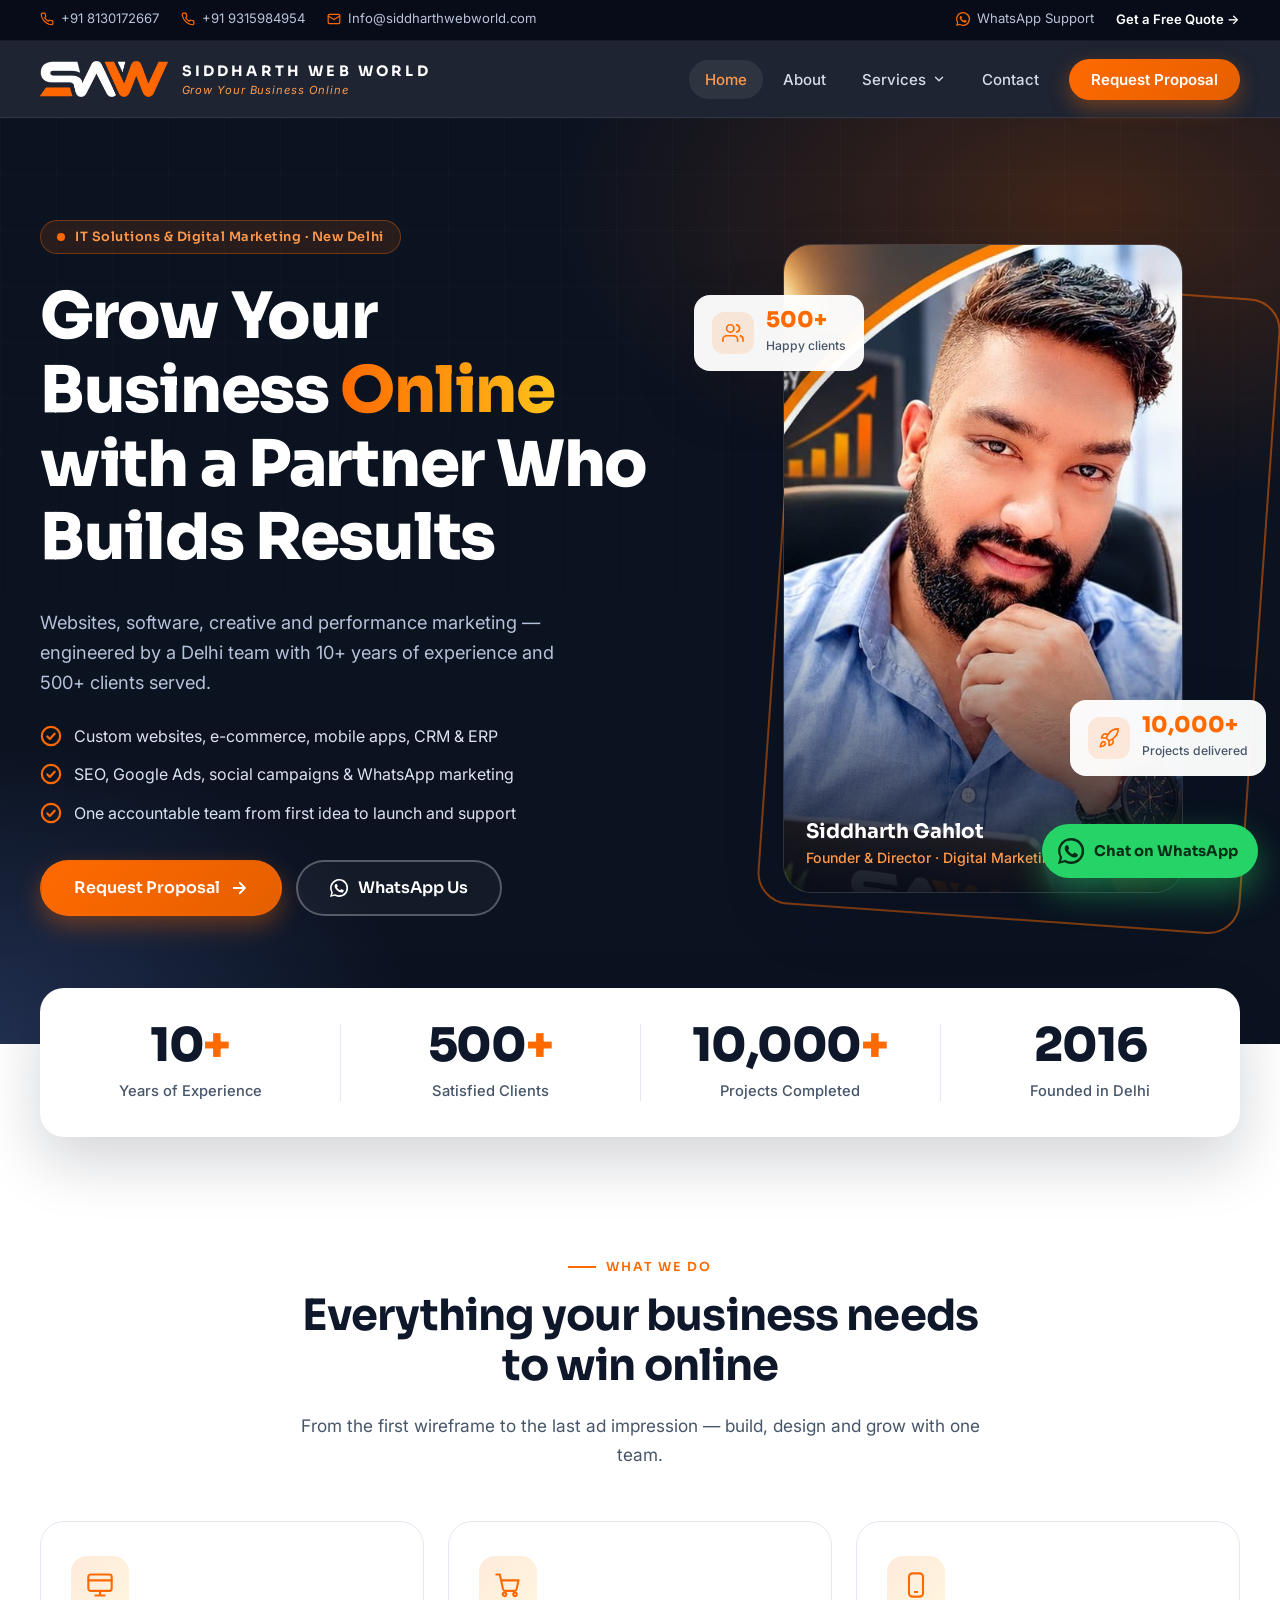
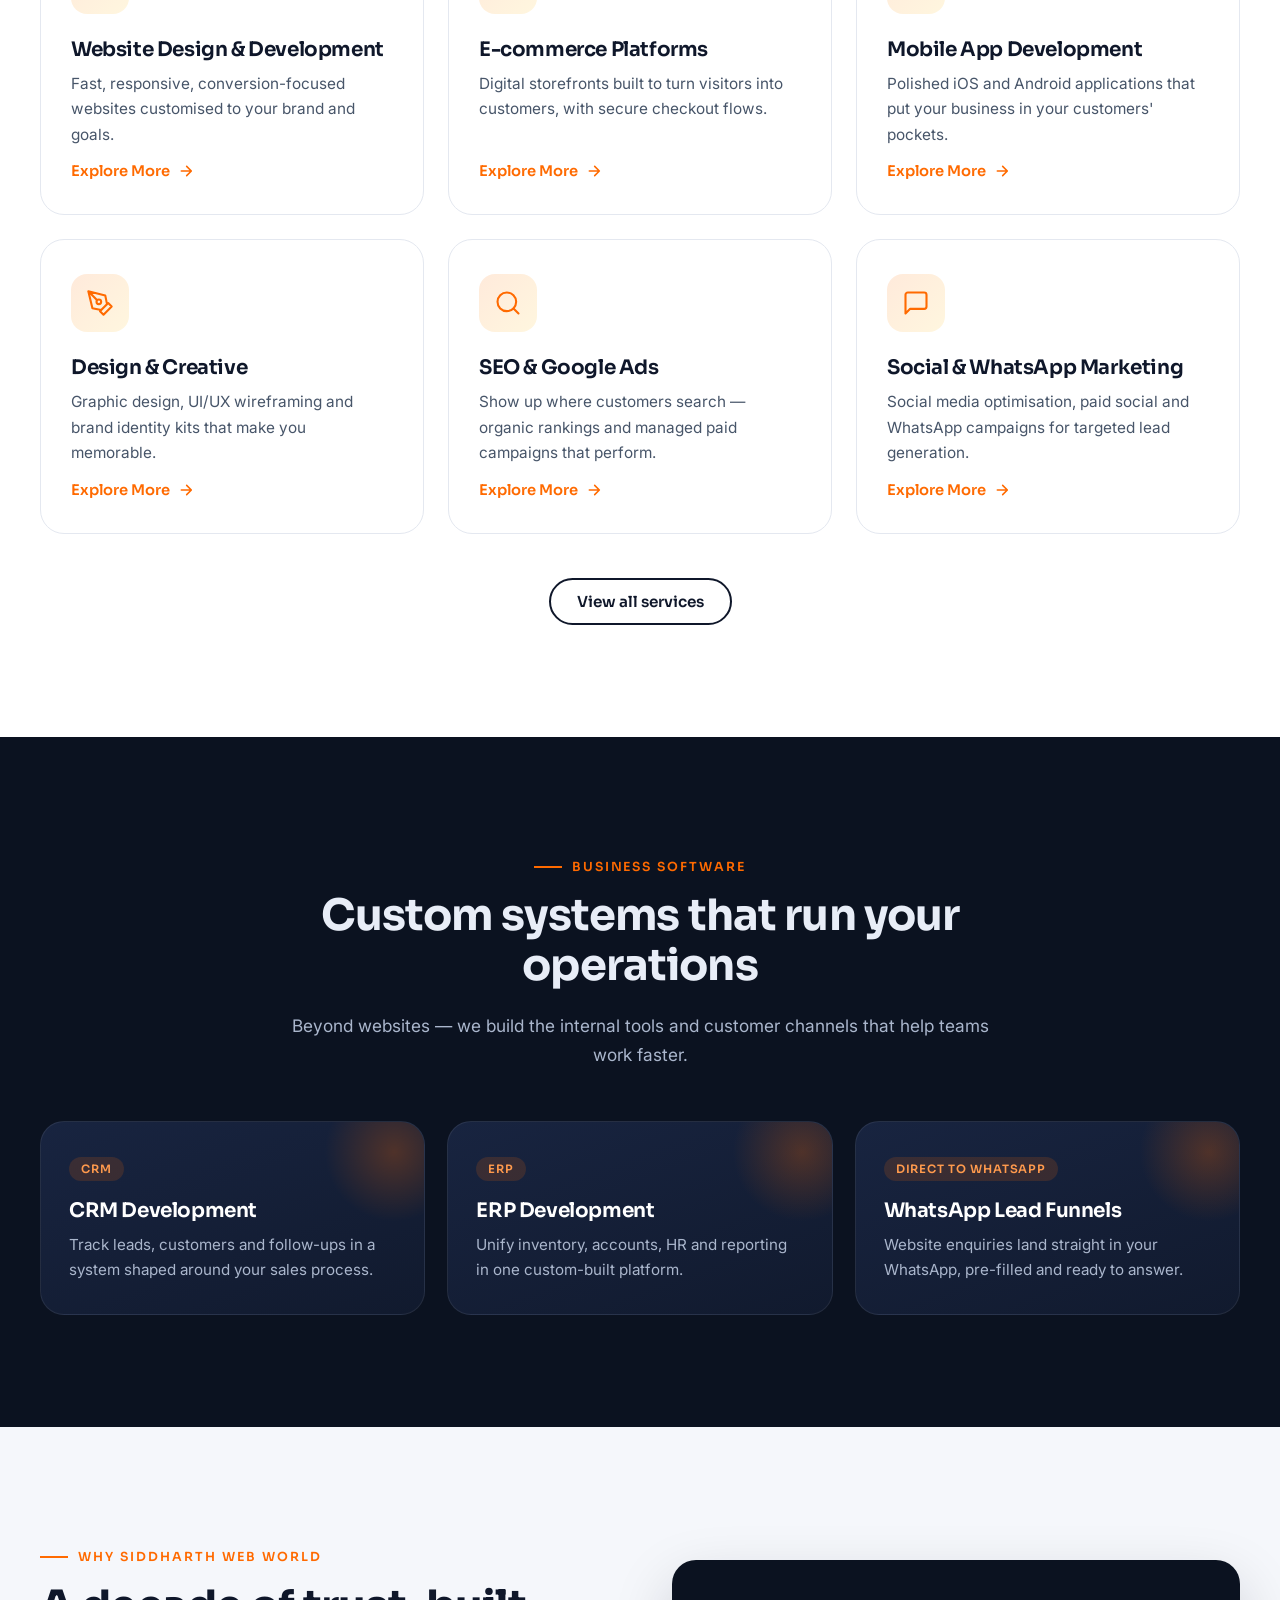
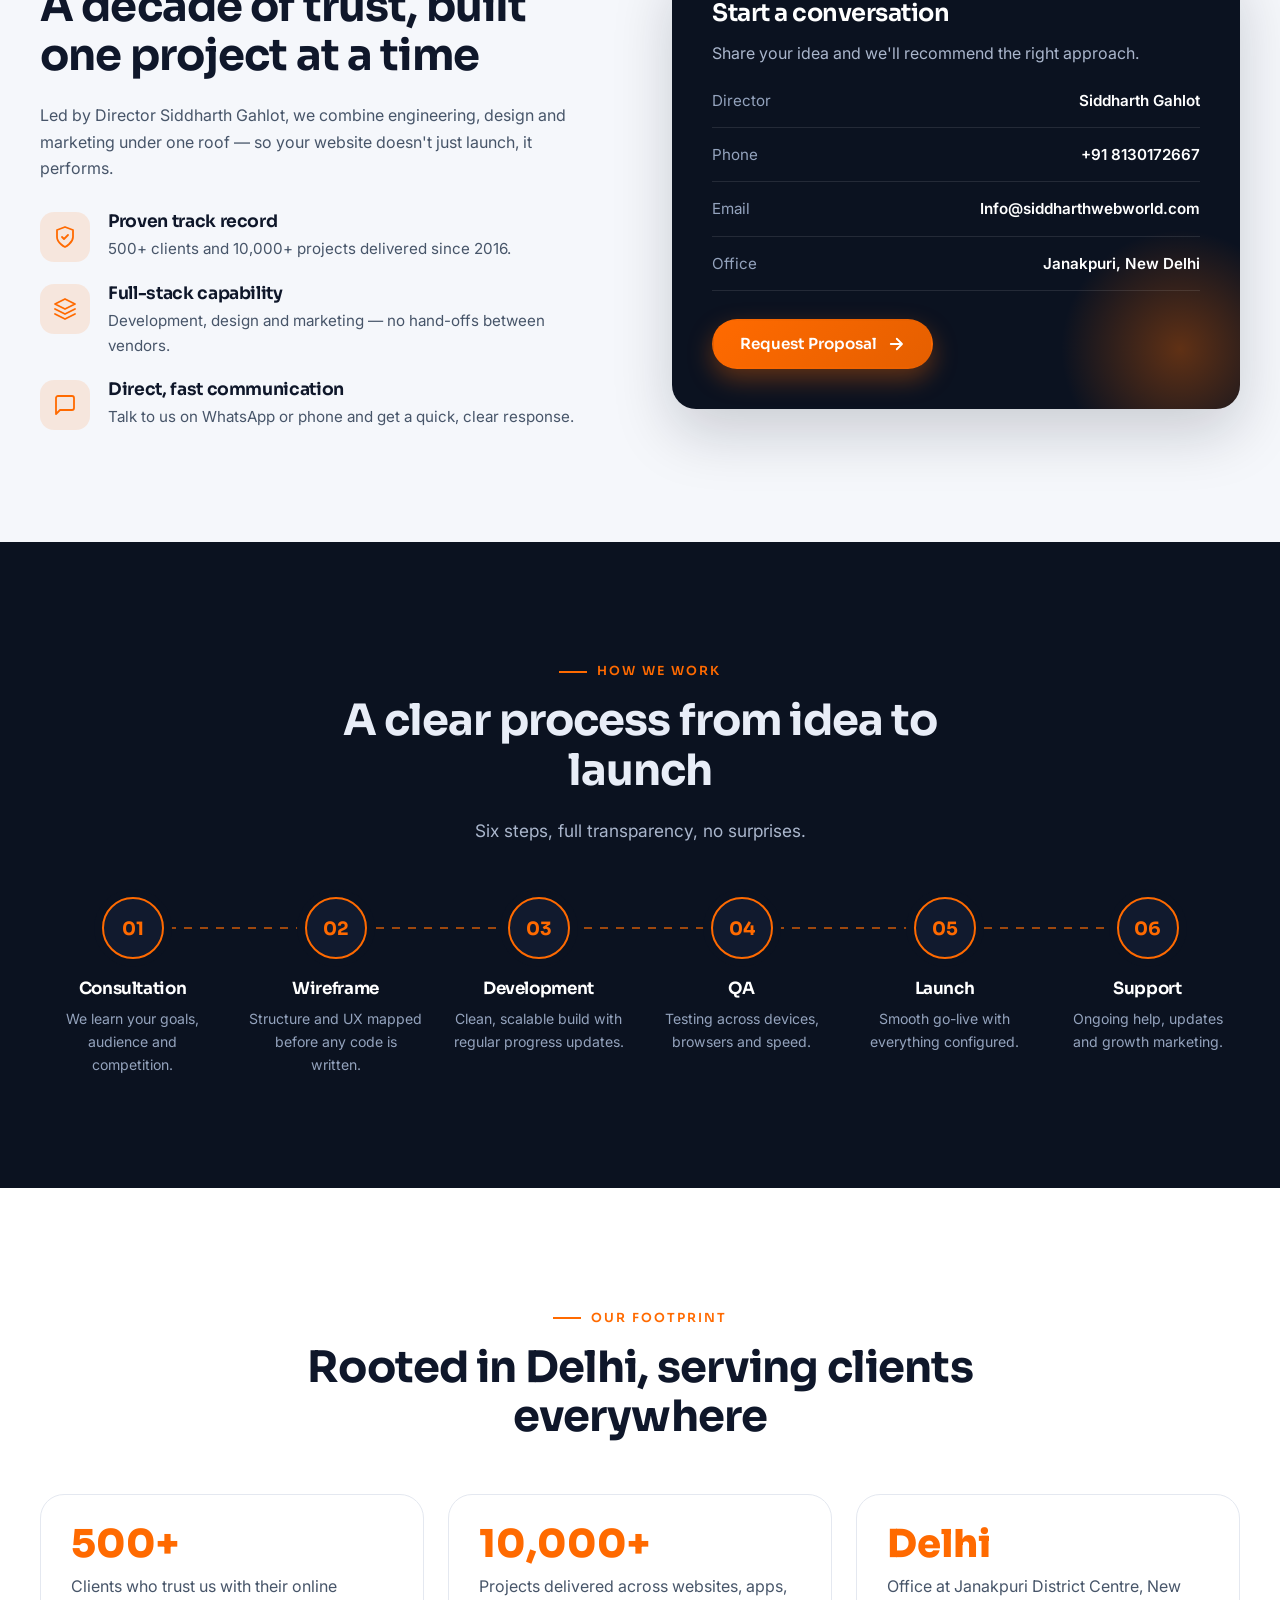
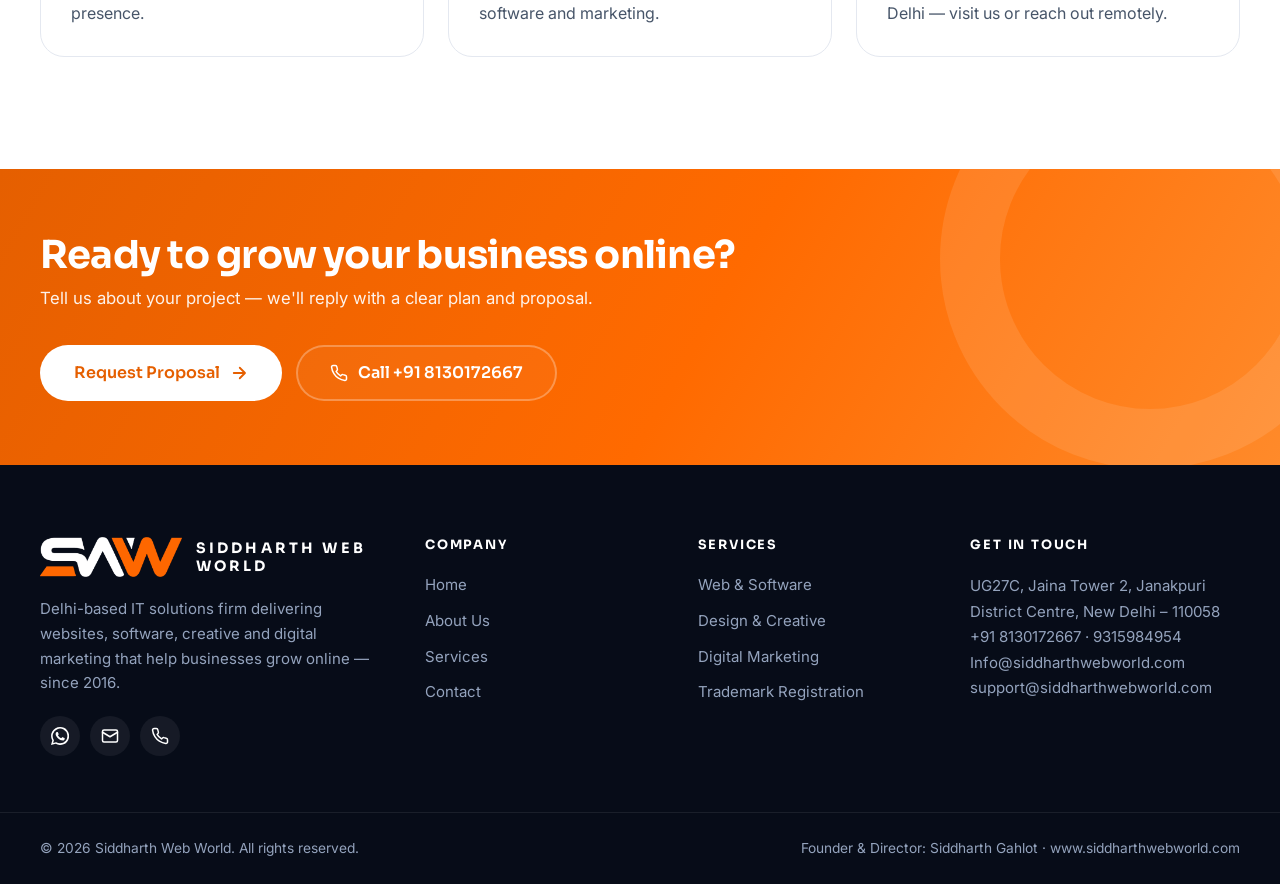
==== index.html @ d0a386dd "Add files via upload" ====
<!DOCTYPE html>
<html lang="en">
<head>
<meta charset="utf-8">
<meta name="viewport" content="width=device-width, initial-scale=1">
<title>Siddharth Web World — Web Design, Software & Digital Marketing in Delhi</title>
<meta name="description" content="Siddharth Web World is a Delhi IT solutions firm: website design & development, e-commerce, mobile apps, CRM/ERP, SEO, Google Ads and WhatsApp marketing. 500+ clients, 10,000+ projects.">
<meta name="theme-color" content="#0b1220">
<meta property="og:title" content="Siddharth Web World — Web Design, Software & Digital Marketing in Delhi"><meta property="og:description" content="Siddharth Web World is a Delhi IT solutions firm: website design & development, e-commerce, mobile apps, CRM/ERP, SEO, Google Ads and WhatsApp marketing. 500+ clients, 10,000+ projects."><meta property="og:type" content="website">
<link rel="icon" type="image/png" href="assets/img/favicon.png">
<link rel="preconnect" href="https://fonts.googleapis.com"><link rel="preconnect" href="https://fonts.gstatic.com" crossorigin>
<link href="https://fonts.googleapis.com/css2?family=Inter:wght@400;500;600&family=Sora:wght@500;600;700;800&display=swap" rel="stylesheet">
<link rel="stylesheet" href="css/style.css">
<script src="js/boot.js"></script>
</head>
<body>
<a class="skip-link" href="#main">Skip to content</a>
<svg width="0" height="0" style="position:absolute" aria-hidden="true"><defs>
<symbol id="i-phone" viewBox="0 0 24 24" fill="none" stroke="currentColor" stroke-width="2" stroke-linecap="round" stroke-linejoin="round"><path d="M22 16.9v3a2 2 0 0 1-2.2 2 19.8 19.8 0 0 1-8.6-3.1 19.5 19.5 0 0 1-6-6A19.8 19.8 0 0 1 2.1 4.2 2 2 0 0 1 4.1 2h3a2 2 0 0 1 2 1.7c.1 1 .4 1.9.7 2.8a2 2 0 0 1-.5 2.1L8.1 9.9a16 16 0 0 0 6 6l1.3-1.3a2 2 0 0 1 2.1-.4c.9.3 1.8.6 2.8.7a2 2 0 0 1 1.7 2z"/></symbol>
<symbol id="i-mail" viewBox="0 0 24 24" fill="none" stroke="currentColor" stroke-width="2" stroke-linecap="round" stroke-linejoin="round"><rect x="2" y="4" width="20" height="16" rx="2"/><path d="m22 7-10 6L2 7"/></symbol>
<symbol id="i-wa" viewBox="0 0 24 24" fill="currentColor"><path d="M17.5 14.4c-.3-.1-1.7-.8-2-.9-.3-.1-.5-.1-.7.1-.2.3-.8.9-.9 1.1-.2.2-.3.2-.6.1-.3-.1-1.2-.4-2.3-1.4-.9-.8-1.4-1.7-1.6-2-.2-.3 0-.4.1-.6l.4-.5c.1-.2.2-.3.3-.5.1-.2 0-.4 0-.5l-.9-2.1c-.2-.6-.5-.5-.7-.5h-.6c-.2 0-.5.1-.8.4-.3.3-1 1-1 2.5s1.1 2.9 1.2 3.1c.1.2 2.1 3.2 5.1 4.5.7.3 1.300.5 1.700.6.7.2 1.400.2 1.900.1.600-.1 1.700-.7 2-1.400.2-.7.2-1.300.2-1.400-.1-.1-.3-.2-.6-.3zM12 21.800a9.800 9.800 0 0 1-5-1.400l-.4-.2-3.700 1 1-3.600-.2-.4A9.800 9.800 0 1 1 12 21.800zM12 0a12 12 0 0 0-10.300 18L0 24l6.200-1.600A12 12 0 1 0 12 0z"/></symbol>
<symbol id="i-pin" viewBox="0 0 24 24" fill="none" stroke="currentColor" stroke-width="2" stroke-linecap="round" stroke-linejoin="round"><path d="M20 10c0 6-8 12-8 12S4 16 4 10a8 8 0 0 1 16 0z"/><circle cx="12" cy="10" r="3"/></symbol>
<symbol id="i-check" viewBox="0 0 24 24" fill="none" stroke="currentColor" stroke-width="2.4" stroke-linecap="round" stroke-linejoin="round"><circle cx="12" cy="12" r="10"/><path d="m8 12.500 2.700 2.700L16 9.500"/></symbol>
<symbol id="i-arrow" viewBox="0 0 24 24" fill="none" stroke="currentColor" stroke-width="2.4" stroke-linecap="round" stroke-linejoin="round"><path d="M5 12h14M13 5l7 7-7 7"/></symbol>
<symbol id="i-up" viewBox="0 0 24 24" fill="none" stroke="currentColor" stroke-width="2.4" stroke-linecap="round" stroke-linejoin="round"><path d="m5 15 7-7 7 7"/></symbol>
<symbol id="i-chev" viewBox="0 0 24 24" fill="none" stroke="currentColor" stroke-width="2.4" stroke-linecap="round" stroke-linejoin="round"><path d="m6 9 6 6 6-6"/></symbol>
<symbol id="i-web" viewBox="0 0 24 24" fill="none" stroke="currentColor" stroke-width="1.8" stroke-linecap="round" stroke-linejoin="round"><rect x="2" y="3" width="20" height="14" rx="2"/><path d="M8 21h8M12 17v4M2 8h20"/></symbol>
<symbol id="i-cart" viewBox="0 0 24 24" fill="none" stroke="currentColor" stroke-width="1.8" stroke-linecap="round" stroke-linejoin="round"><circle cx="9" cy="20" r="1.500"/><circle cx="18" cy="20" r="1.500"/><path d="M2 3h3l2.700 12.500a2 2 0 0 0 2 1.500h7.700a2 2 0 0 0 2-1.500L21 8H6"/></symbol>
<symbol id="i-mobile" viewBox="0 0 24 24" fill="none" stroke="currentColor" stroke-width="1.8" stroke-linecap="round" stroke-linejoin="round"><rect x="6" y="2" width="12" height="20" rx="3"/><path d="M11 18h2"/></symbol>
<symbol id="i-users" viewBox="0 0 24 24" fill="none" stroke="currentColor" stroke-width="1.8" stroke-linecap="round" stroke-linejoin="round"><path d="M17 21v-2a4 4 0 0 0-4-4H5a4 4 0 0 0-4 4v2"/><circle cx="9" cy="7" r="4"/><path d="M23 21v-2a4 4 0 0 0-3-3.900M16 3.100a4 4 0 0 1 0 7.800"/></symbol>
<symbol id="i-layers" viewBox="0 0 24 24" fill="none" stroke="currentColor" stroke-width="1.8" stroke-linecap="round" stroke-linejoin="round"><path d="m12 2 10 5-10 5L2 7zM2 12l10 5 10-5M2 17l10 5 10-5"/></symbol>
<symbol id="i-pen" viewBox="0 0 24 24" fill="none" stroke="currentColor" stroke-width="1.8" stroke-linecap="round" stroke-linejoin="round"><path d="m12 19 7-7 3 3-7 7zM18 13l-1.500-7.500L2 2l3.500 14.500L13 18zM2 2l7.600 7.600"/><circle cx="11" cy="11" r="2"/></symbol>
<symbol id="i-layout" viewBox="0 0 24 24" fill="none" stroke="currentColor" stroke-width="1.8" stroke-linecap="round" stroke-linejoin="round"><rect x="3" y="3" width="18" height="18" rx="2"/><path d="M3 9h18M9 21V9"/></symbol>
<symbol id="i-badge" viewBox="0 0 24 24" fill="none" stroke="currentColor" stroke-width="1.8" stroke-linecap="round" stroke-linejoin="round"><circle cx="12" cy="8" r="6"/><path d="m8.200 13.500-1.200 8.500 5-3 5 3-1.200-8.500"/></symbol>
<symbol id="i-image" viewBox="0 0 24 24" fill="none" stroke="currentColor" stroke-width="1.8" stroke-linecap="round" stroke-linejoin="round"><rect x="3" y="3" width="18" height="18" rx="2"/><circle cx="8.500" cy="8.500" r="1.500"/><path d="m21 15-5-5L5 21"/></symbol>
<symbol id="i-search" viewBox="0 0 24 24" fill="none" stroke="currentColor" stroke-width="1.8" stroke-linecap="round" stroke-linejoin="round"><circle cx="11" cy="11" r="8"/><path d="m21 21-4.300-4.300"/></symbol>
<symbol id="i-mega" viewBox="0 0 24 24" fill="none" stroke="currentColor" stroke-width="1.8" stroke-linecap="round" stroke-linejoin="round"><path d="m3 11 18-5v12L3 14zM11.600 16.800a3 3 0 1 1-5.800-1.600"/></symbol>
<symbol id="i-target" viewBox="0 0 24 24" fill="none" stroke="currentColor" stroke-width="1.8" stroke-linecap="round" stroke-linejoin="round"><circle cx="12" cy="12" r="10"/><circle cx="12" cy="12" r="6"/><circle cx="12" cy="12" r="2"/></symbol>
<symbol id="i-share" viewBox="0 0 24 24" fill="none" stroke="currentColor" stroke-width="1.8" stroke-linecap="round" stroke-linejoin="round"><circle cx="18" cy="5" r="3"/><circle cx="6" cy="12" r="3"/><circle cx="18" cy="19" r="3"/><path d="m8.600 13.500 6.800 4M15.400 6.500l-6.800 4"/></symbol>
<symbol id="i-chat" viewBox="0 0 24 24" fill="none" stroke="currentColor" stroke-width="1.8" stroke-linecap="round" stroke-linejoin="round"><path d="M21 15a2 2 0 0 1-2 2H7l-4 4V5a2 2 0 0 1 2-2h14a2 2 0 0 1 2 2z"/></symbol>
<symbol id="i-shield" viewBox="0 0 24 24" fill="none" stroke="currentColor" stroke-width="1.8" stroke-linecap="round" stroke-linejoin="round"><path d="M12 22s8-4 8-10V5l-8-3-8 3v7c0 6 8 10 8 10z"/><path d="m9 12 2 2 4-4"/></symbol>
<symbol id="i-rocket" viewBox="0 0 24 24" fill="none" stroke="currentColor" stroke-width="1.8" stroke-linecap="round" stroke-linejoin="round"><path d="M4.500 16.500c-1.500 1.300-2 5-2 5s3.700-.5 5-2c.7-.8.700-2.100-.1-2.900a2.200 2.200 0 0 0-2.900-.1zM12 15l-3-3a22 22 0 0 1 2-3.900A12.900 12.900 0 0 1 22 2c0 2.700-.8 7.500-6 11a22 22 0 0 1-4 2zM9 12H4s.6-3 2-4c1.600-1.100 5 0 5 0M12 15v5s3-.6 4-2c1.100-1.600 0-5 0-5"/></symbol>
<symbol id="i-clock" viewBox="0 0 24 24" fill="none" stroke="currentColor" stroke-width="1.8" stroke-linecap="round" stroke-linejoin="round"><circle cx="12" cy="12" r="10"/><path d="M12 6v6l4 2"/></symbol>
<symbol id="i-chart" viewBox="0 0 24 24" fill="none" stroke="currentColor" stroke-width="1.8" stroke-linecap="round" stroke-linejoin="round"><path d="M3 3v18h18"/><path d="m7 15 4-4 3 3 6-7"/></symbol>
<symbol id="i-star" viewBox="0 0 24 24" fill="none" stroke="currentColor" stroke-width="1.8" stroke-linecap="round" stroke-linejoin="round"><path d="m12 2 3.100 6.300 6.900 1-5 4.900 1.200 6.800L12 17.700 5.800 21l1.200-6.800-5-4.900 6.900-1z"/></symbol>
<symbol id="i-lock" viewBox="0 0 24 24" fill="none" stroke="currentColor" stroke-width="2" stroke-linecap="round" stroke-linejoin="round"><rect x="3" y="11" width="18" height="11" rx="2"/><path d="M7 11V7a5 5 0 0 1 10 0v4"/></symbol>
</defs></svg>
<div class="splash" id="splash" role="status" aria-live="polite" aria-label="Loading Siddharth Web World">
  <div class="splash__grid"></div><div class="splash__glow"></div>
  <div class="splash__inner">
    <div class="splash__logo"><img src="assets/img/logo-mark.png" alt="SAW — Siddharth Web World" width="300" height="85"></div>
    <div class="splash__name">SIDDHARTH WEB WORLD</div>
    <div class="splash__tag">Grow Your Business Online</div>
    <div class="splash__bar"><span></span></div>
    <div class="splash__status">Initialising</div>
  </div>
</div>
<header class="site-header">
  <div class="utility-bar"><div class="container">
    <ul>
      <li><a href="tel:+918130172667"><svg class="" aria-hidden="true"><use href="#i-phone"/></svg>+91 8130172667</a></li>
      <li class="ub-hide"><a href="tel:+919315984954"><svg class="" aria-hidden="true"><use href="#i-phone"/></svg>+91 9315984954</a></li>
      <li class="ub-hide"><a href="mailto:Info@siddharthwebworld.com"><svg class="" aria-hidden="true"><use href="#i-mail"/></svg>Info@siddharthwebworld.com</a></li>
    </ul>
    <ul class="ub-right">
      <li><a href="https://wa.me/918130172667?text=Hello%20Siddharth%20Web%20World%2C%20I%27d%20like%20to%20discuss%20a%20project." target="_blank" rel="noopener"><svg class="" aria-hidden="true"><use href="#i-wa"/></svg>WhatsApp Support</a></li>
      <li><a class="ub-cta" href="contact.html">Get a Free Quote →</a></li>
    </ul>
  </div></div>
  <div class="nav-bar"><div class="container">
    <a class="brand" href="index.html" aria-label="Siddharth Web World — home">
      <img src="assets/img/logo-mark.png" alt="SAW logo" width="127" height="36">
      <span class="brand__text"><strong>SIDDHARTH WEB WORLD</strong><small>Grow Your Business Online</small></span>
    </a>
    <button class="nav-toggle" type="button" aria-label="Toggle menu" aria-expanded="false" aria-controls="primary-nav"><span></span></button>
    <ul class="nav" id="primary-nav">
      <li><a href="index.html" class="is-active" aria-current="page">Home</a></li><li><a href="about.html">About</a></li><li class="has-mega"><button type="button" aria-expanded="false" aria-haspopup="true">Services <svg class="chev" aria-hidden="true"><use href="#i-chev"/></svg></button>
          <div class="mega" role="menu">
            <div><h4>Core Engineering</h4><a href="services.html#engineering">Website Design &amp; Development</a><a href="services.html#engineering">E-commerce Platforms</a><a href="services.html#engineering">Mobile Apps (iOS &amp; Android)</a><a href="services.html#engineering">CRM &amp; ERP Development</a></div>
            <div><h4>Design &amp; Creative</h4><a href="services.html#design">Graphic Designing</a><a href="services.html#design">UI/UX Wireframing</a><a href="services.html#design">Brand Identity Kits</a><a href="services.html#design">Digital Assets</a></div>
            <div><h4>Marketing &amp; Growth</h4><a href="services.html#marketing">SEO &amp; Google Ads</a><a href="services.html#marketing">Social Media (SMO &amp; Paid)</a><a href="services.html#marketing">WhatsApp Marketing</a><a href="services.html#marketing">Lead Generation</a></div>
          </div></li><li><a href="contact.html">Contact</a></li>
      <li class="nav-cta"><a href="contact.html">Request Proposal</a></li>
    </ul>
  </div></div>
</header>
<main id="main">

<section class="hero"><div class="container hero__grid">
  <div>
    <span class="pill"><i></i> IT Solutions &amp; Digital Marketing · New Delhi</span>
    <h1>Grow Your Business <span class="hl">Online</span> with a Partner Who Builds Results</h1>
    <p class="hero__lead">Websites, software, creative and performance marketing — engineered by a Delhi team with 10+ years of experience and 500+ clients served.</p>
    <ul class="checks">
      <li><svg class="" aria-hidden="true"><use href="#i-check"/></svg><span>Custom websites, e-commerce, mobile apps, CRM &amp; ERP</span></li>
      <li><svg class="" aria-hidden="true"><use href="#i-check"/></svg><span>SEO, Google Ads, social campaigns &amp; WhatsApp marketing</span></li>
      <li><svg class="" aria-hidden="true"><use href="#i-check"/></svg><span>One accountable team from first idea to launch and support</span></li>
    </ul>
    <div class="hero__actions">
      <a class="btn btn--primary btn--lg" href="contact.html">Request Proposal <svg class="" aria-hidden="true"><use href="#i-arrow"/></svg></a>
      <a class="btn btn--ghost btn--lg" href="https://wa.me/918130172667?text=Hello%20Siddharth%20Web%20World%2C%20I%27d%20like%20to%20discuss%20a%20project." target="_blank" rel="noopener"><svg class="" aria-hidden="true"><use href="#i-wa"/></svg>WhatsApp Us</a>
    </div>
  </div>
  <div class="hero__visual">
    <div class="float-card fc1"><div class="ico"><svg class="" aria-hidden="true"><use href="#i-users"/></svg></div><div><b>500+</b><small>Happy clients</small></div></div>
    <figure class="portrait" style="margin:0">
      <img src="assets/img/siddharth-gahlot.jpg" alt="Siddharth Gahlot, Founder and Director of Siddharth Web World" width="505" height="820" fetchpriority="high">
      <figcaption class="portrait__cap"><strong>Siddharth Gahlot</strong><span>Founder &amp; Director · Digital Marketing Expert</span></figcaption>
    </figure>
    <div class="float-card fc2"><div class="ico"><svg class="" aria-hidden="true"><use href="#i-rocket"/></svg></div><div><b>10,000+</b><small>Projects delivered</small></div></div>
  </div>
</div></section>

<section class="stats" aria-label="Company highlights"><div class="container">
  <div class="stats__grid">
    <div class="stat reveal"><b data-count="10" data-suffix="+">10<em>+</em></b><span>Years of Experience</span></div>
    <div class="stat reveal" style="--d:.08s"><b data-count="500" data-suffix="+">500<em>+</em></b><span>Satisfied Clients</span></div>
    <div class="stat reveal" style="--d:.16s"><b data-count="10000" data-suffix="+" data-sep>10,000<em>+</em></b><span>Projects Completed</span></div>
    <div class="stat reveal" style="--d:.24s"><b>2016</b><span>Founded in Delhi</span></div>
  </div>
</div></section>

<section class="section"><div class="container">
  <div class="section-head center reveal"><span class="eyebrow">What we do</span><h2>Everything your business needs to win online</h2><p>From the first wireframe to the last ad impression — build, design and grow with one team.</p></div>
  <div class="cards">
    <article class="card reveal"><div class="ico"><svg class="" aria-hidden="true"><use href="#i-web"/></svg></div><h3>Website Design &amp; Development</h3><p>Fast, responsive, conversion-focused websites customised to your brand and goals.</p><a class="link-arrow" href="services.html#engineering">Explore More <svg class="" aria-hidden="true"><use href="#i-arrow"/></svg></a></article>
    <article class="card reveal" style="--d:.08s"><div class="ico"><svg class="" aria-hidden="true"><use href="#i-cart"/></svg></div><h3>E-commerce Platforms</h3><p>Digital storefronts built to turn visitors into customers, with secure checkout flows.</p><a class="link-arrow" href="services.html#engineering">Explore More <svg class="" aria-hidden="true"><use href="#i-arrow"/></svg></a></article>
    <article class="card reveal" style="--d:.16s"><div class="ico"><svg class="" aria-hidden="true"><use href="#i-mobile"/></svg></div><h3>Mobile App Development</h3><p>Polished iOS and Android applications that put your business in your customers' pockets.</p><a class="link-arrow" href="services.html#engineering">Explore More <svg class="" aria-hidden="true"><use href="#i-arrow"/></svg></a></article>
    <article class="card reveal"><div class="ico"><svg class="" aria-hidden="true"><use href="#i-pen"/></svg></div><h3>Design &amp; Creative</h3><p>Graphic design, UI/UX wireframing and brand identity kits that make you memorable.</p><a class="link-arrow" href="services.html#design">Explore More <svg class="" aria-hidden="true"><use href="#i-arrow"/></svg></a></article>
    <article class="card reveal" style="--d:.08s"><div class="ico"><svg class="" aria-hidden="true"><use href="#i-search"/></svg></div><h3>SEO &amp; Google Ads</h3><p>Show up where customers search — organic rankings and managed paid campaigns that perform.</p><a class="link-arrow" href="services.html#marketing">Explore More <svg class="" aria-hidden="true"><use href="#i-arrow"/></svg></a></article>
    <article class="card reveal" style="--d:.16s"><div class="ico"><svg class="" aria-hidden="true"><use href="#i-chat"/></svg></div><h3>Social &amp; WhatsApp Marketing</h3><p>Social media optimisation, paid social and WhatsApp campaigns for targeted lead generation.</p><a class="link-arrow" href="services.html#marketing">Explore More <svg class="" aria-hidden="true"><use href="#i-arrow"/></svg></a></article>
  </div>
  <div class="center reveal" style="margin-top:44px"><a class="btn btn--outline" href="services.html">View all services</a></div>
</div></section>

<section class="section section--dark"><div class="container">
  <div class="section-head center reveal"><span class="eyebrow">Business software</span><h2>Custom systems that run your operations</h2><p>Beyond websites — we build the internal tools and customer channels that help teams work faster.</p></div>
  <div class="showcase">
    <div class="tile reveal"><span class="tag">CRM</span><h3>CRM Development</h3><p>Track leads, customers and follow-ups in a system shaped around your sales process.</p></div>
    <div class="tile reveal" style="--d:.08s"><span class="tag">ERP</span><h3>ERP Development</h3><p>Unify inventory, accounts, HR and reporting in one custom-built platform.</p></div>
    <div class="tile reveal" style="--d:.16s"><span class="tag">Direct to WhatsApp</span><h3>WhatsApp Lead Funnels</h3><p>Website enquiries land straight in your WhatsApp, pre-filled and ready to answer.</p></div>
  </div>
</div></section>

<section class="section section--surface"><div class="container split">
  <div class="reveal">
    <span class="eyebrow">Why Siddharth Web World</span>
    <h2>A decade of trust, built one project at a time</h2>
    <p style="color:var(--ink-soft)">Led by Director Siddharth Gahlot, we combine engineering, design and marketing under one roof — so your website doesn't just launch, it performs.</p>
    <div class="features" style="margin-top:30px">
      <div class="feature"><div class="ico"><svg class="" aria-hidden="true"><use href="#i-shield"/></svg></div><div><h3>Proven track record</h3><p>500+ clients and 10,000+ projects delivered since 2016.</p></div></div>
      <div class="feature"><div class="ico"><svg class="" aria-hidden="true"><use href="#i-layers"/></svg></div><div><h3>Full-stack capability</h3><p>Development, design and marketing — no hand-offs between vendors.</p></div></div>
      <div class="feature"><div class="ico"><svg class="" aria-hidden="true"><use href="#i-chat"/></svg></div><div><h3>Direct, fast communication</h3><p>Talk to us on WhatsApp or phone and get a quick, clear response.</p></div></div>
    </div>
  </div>
  <div class="panel reveal" style="--d:.1s">
    <h3>Start a conversation</h3>
    <p>Share your idea and we'll recommend the right approach.</p>
    <dl class="kv" style="margin-bottom:28px">
      <div><dt>Director</dt><dd>Siddharth Gahlot</dd></div>
      <div><dt>Phone</dt><dd>+91 8130172667</dd></div>
      <div><dt>Email</dt><dd>Info@siddharthwebworld.com</dd></div>
      <div><dt>Office</dt><dd>Janakpuri, New Delhi</dd></div>
    </dl>
    <a class="btn btn--primary" href="contact.html" style="position:relative">Request Proposal <svg class="" aria-hidden="true"><use href="#i-arrow"/></svg></a>
  </div>
</div></section>

<section class="section section--dark"><div class="container">
  <div class="section-head center reveal"><span class="eyebrow">How we work</span><h2>A clear process from idea to launch</h2><p>Six steps, full transparency, no surprises.</p></div>
  <div class="process">
    <div class="step reveal"><div class="step__num">01</div><h3>Consultation</h3><p>We learn your goals, audience and competition.</p></div>
    <div class="step reveal" style="--d:.07s"><div class="step__num">02</div><h3>Wireframe</h3><p>Structure and UX mapped before any code is written.</p></div>
    <div class="step reveal" style="--d:.14s"><div class="step__num">03</div><h3>Development</h3><p>Clean, scalable build with regular progress updates.</p></div>
    <div class="step reveal" style="--d:.21s"><div class="step__num">04</div><h3>QA</h3><p>Testing across devices, browsers and speed.</p></div>
    <div class="step reveal" style="--d:.28s"><div class="step__num">05</div><h3>Launch</h3><p>Smooth go-live with everything configured.</p></div>
    <div class="step reveal" style="--d:.35s"><div class="step__num">06</div><h3>Support</h3><p>Ongoing help, updates and growth marketing.</p></div>
  </div>
</div></section>

<section class="section"><div class="container">
  <div class="section-head center reveal"><span class="eyebrow">Our footprint</span><h2>Rooted in Delhi, serving clients everywhere</h2></div>
  <div class="reach">
    <div class="item reveal"><b>500+</b><p>Clients who trust us with their online presence.</p></div>
    <div class="item reveal" style="--d:.08s"><b>10,000+</b><p>Projects delivered across websites, apps, software and marketing.</p></div>
    <div class="item reveal" style="--d:.16s"><b>Delhi</b><p>Office at Janakpuri District Centre, New Delhi — visit us or reach out remotely.</p></div>
  </div>
</div></section>
<section class="cta-band"><div class="container">
  <div><h2>Ready to grow your business online?</h2><p>Tell us about your project — we'll reply with a clear plan and proposal.</p></div>
  <div class="actions"><a class="btn btn--white btn--lg" href="contact.html">Request Proposal <svg class="" aria-hidden="true"><use href="#i-arrow"/></svg></a><a class="btn btn--ghost btn--lg" href="tel:+918130172667"><svg class="" aria-hidden="true"><use href="#i-phone"/></svg>Call +91 8130172667</a></div>
</div></section>

</main>
<footer class="site-footer">
  <div class="container footer__grid">
    <div>
      <a class="brand" href="index.html"><img src="assets/img/logo-mark.png" alt="SAW logo" width="142" height="40"><span class="brand__text"><strong>SIDDHARTH WEB WORLD</strong></span></a>
      <p>Delhi-based IT solutions firm delivering websites, software, creative and digital marketing that help businesses grow online — since 2016.</p>
      <div class="socials">
        <a href="https://wa.me/918130172667?text=Hello%20Siddharth%20Web%20World%2C%20I%27d%20like%20to%20discuss%20a%20project." target="_blank" rel="noopener" aria-label="WhatsApp"><svg class="" aria-hidden="true"><use href="#i-wa"/></svg></a>
        <a href="mailto:Info@siddharthwebworld.com" aria-label="Email"><svg class="" aria-hidden="true"><use href="#i-mail"/></svg></a>
        <a href="tel:+918130172667" aria-label="Call"><svg class="" aria-hidden="true"><use href="#i-phone"/></svg></a>
      </div>
    </div>
    <div><h4>Company</h4><ul><li><a href="index.html">Home</a></li><li><a href="about.html">About Us</a></li><li><a href="services.html">Services</a></li><li><a href="contact.html">Contact</a></li></ul></div>
    <div><h4>Services</h4><ul><li><a href="services.html#engineering">Web &amp; Software</a></li><li><a href="services.html#design">Design &amp; Creative</a></li><li><a href="services.html#marketing">Digital Marketing</a></li><li><a href="services.html#more">Trademark Registration</a></li></ul></div>
    <div><h4>Get in touch</h4>
      <address>UG27C, Jaina Tower 2, Janakpuri District Centre, New Delhi – 110058<br><a href="tel:+918130172667">+91 8130172667</a> · <a href="tel:+919315984954">9315984954</a><br><a href="mailto:Info@siddharthwebworld.com">Info@siddharthwebworld.com</a><br><a href="mailto:support@siddharthwebworld.com">support@siddharthwebworld.com</a></address>
    </div>
  </div>
  <div class="footer__bottom"><div class="container"><span>© <span id="year">2026</span> Siddharth Web World. All rights reserved.</span><span>Founder &amp; Director: Siddharth Gahlot · www.siddharthwebworld.com</span></div></div>
</footer>
<a class="wa-float" href="https://wa.me/918130172667?text=Hello%20Siddharth%20Web%20World%2C%20I%27d%20like%20to%20discuss%20a%20project." target="_blank" rel="noopener" aria-label="Chat on WhatsApp"><svg class="" aria-hidden="true"><use href="#i-wa"/></svg><span>Chat on WhatsApp</span></a>
<button class="to-top" type="button" aria-label="Back to top"><svg class="" aria-hidden="true"><use href="#i-up"/></svg></button>
<script src="js/splash.js"></script>
<script src="js/main.js"></script>
</body>
</html>
---- css/style.css ----
/* ==========================================================
   Siddharth Web World — Main Stylesheet
   Structure: tokens · base · layout · components · sections
   ========================================================== */

:root {
  --navy-950: #070c18;
  --navy-900: #0b1220;
  --navy-800: #111a2e;
  --navy-700: #182440;
  --navy-600: #243356;
  --orange: #ff6a00;
  --orange-600: #e55f00;
  --orange-300: #ff9a4d;
  --amber: #ffc21a;
  --ink: #0f172a;
  --ink-soft: #475569;
  --muted: #8b97ad;
  --line: #e4e8f0;
  --surface: #f5f7fb;
  --white: #ffffff;
  --green: #25d366;

  --font-head: "Sora", "Segoe UI", system-ui, -apple-system, sans-serif;
  --font-body: "Inter", "Segoe UI", system-ui, -apple-system, sans-serif;

  --radius: 16px;
  --radius-lg: 24px;
  --shadow-sm: 0 2px 8px rgba(11, 18, 32, 0.06);
  --shadow: 0 12px 32px rgba(11, 18, 32, 0.1);
  --shadow-lg: 0 24px 60px rgba(11, 18, 32, 0.18);
  --container: 1200px;
  --header-h: 76px;
}

/* ---------- Base ---------- */
*, *::before, *::after { box-sizing: border-box; }
html { scroll-behavior: smooth; -webkit-text-size-adjust: 100%; }
body {
  margin: 0;
  font-family: var(--font-body);
  font-size: 16px;
  line-height: 1.65;
  color: var(--ink);
  background: var(--white);
  -webkit-font-smoothing: antialiased;
}
body.no-scroll { overflow: hidden; }
img, svg { max-width: 100%; display: block; }
a { color: inherit; text-decoration: none; }
ul { margin: 0; padding: 0; list-style: none; }
h1, h2, h3, h4 { font-family: var(--font-head); line-height: 1.15; margin: 0 0 .5em; letter-spacing: -0.02em; color: inherit; }
h1 { font-size: clamp(2.3rem, 5.2vw, 4rem); font-weight: 800; }
h2 { font-size: clamp(1.8rem, 3.4vw, 2.7rem); font-weight: 700; }
h3 { font-size: 1.25rem; font-weight: 650; }
p { margin: 0 0 1em; }
:focus-visible { outline: 3px solid var(--orange); outline-offset: 3px; border-radius: 6px; }
.skip-link { position: absolute; left: -999px; top: 8px; background: var(--orange); color: #fff; padding: 10px 16px; border-radius: 8px; z-index: 10000; }
.skip-link:focus { left: 8px; }

.container { width: min(100% - 40px, var(--container)); margin-inline: auto; }
.section { padding: clamp(64px, 9vw, 112px) 0; position: relative; }
.section--surface { background: var(--surface); }
.section--dark { background: var(--navy-900); color: #e8edf7; }
.text-orange { color: var(--orange); }
.center { text-align: center; }

.eyebrow {
  display: inline-flex; align-items: center; gap: 10px;
  font: 600 .78rem/1 var(--font-head); letter-spacing: .16em; text-transform: uppercase;
  color: var(--orange); margin-bottom: 18px;
}
.eyebrow::before { content: ""; width: 28px; height: 2px; background: var(--orange); }
.section-head { max-width: 720px; margin-bottom: 52px; }
.section-head.center { margin-inline: auto; }
.section-head p { color: var(--ink-soft); font-size: 1.08rem; }
.section--dark .section-head p { color: #aab6cc; }

/* ---------- Buttons ---------- */
.btn {
  display: inline-flex; align-items: center; justify-content: center; gap: 10px;
  padding: 14px 26px; border-radius: 999px; border: 2px solid transparent;
  font: 600 .95rem/1 var(--font-head); cursor: pointer; white-space: nowrap;
  transition: transform .2s ease, box-shadow .2s ease, background .2s ease, color .2s ease, border-color .2s ease;
}
.btn svg { width: 18px; height: 18px; flex: none; }
.btn:hover { transform: translateY(-2px); }
.btn--primary { background: linear-gradient(135deg, var(--orange), var(--orange-600)); color: #fff; box-shadow: 0 10px 24px rgba(255, 106, 0, .35); }
.btn--primary:hover { box-shadow: 0 14px 30px rgba(255, 106, 0, .5); }
.btn--ghost { border-color: rgba(255, 255, 255, .28); color: #fff; background: rgba(255, 255, 255, .04); }
.btn--ghost:hover { border-color: var(--orange); background: rgba(255, 106, 0, .12); }
.btn--outline { border-color: var(--ink); color: var(--ink); }
.btn--outline:hover { background: var(--ink); color: #fff; }
.btn--wa { background: var(--green); color: #052e16; box-shadow: 0 10px 24px rgba(37, 211, 102, .3); }
.btn--white { background: #fff; color: var(--orange-600); }
.btn--lg { padding: 17px 32px; font-size: 1rem; }
.link-arrow { display: inline-flex; align-items: center; gap: 8px; font: 600 .92rem var(--font-head); color: var(--orange); }
.link-arrow svg { width: 16px; height: 16px; transition: transform .2s; }
.link-arrow:hover svg { transform: translateX(4px); }

/* ---------- Splash screen ---------- */
.splash { display: none; }
html.splash-on .splash { display: flex; }
.splash {
  position: fixed; inset: 0; z-index: 9999; align-items: center; justify-content: center; flex-direction: column;
  background: radial-gradient(ellipse at 50% 40%, var(--navy-700), var(--navy-950) 70%);
  color: #fff; text-align: center; padding: 24px;
  transition: opacity .7s ease, visibility .7s ease, transform .7s ease;
}
.splash.is-hiding { opacity: 0; visibility: hidden; transform: scale(1.04); }
.splash__grid {
  position: absolute; inset: 0; opacity: .5;
  background-image: linear-gradient(rgba(255,255,255,.04) 1px, transparent 1px), linear-gradient(90deg, rgba(255,255,255,.04) 1px, transparent 1px);
  background-size: 48px 48px;
  mask-image: radial-gradient(circle at center, #000 20%, transparent 70%);
  -webkit-mask-image: radial-gradient(circle at center, #000 20%, transparent 70%);
}
.splash__glow { position: absolute; width: 520px; height: 520px; border-radius: 50%; background: radial-gradient(circle, rgba(255,106,0,.28), transparent 65%); animation: pulse 2.6s ease-in-out infinite; }
.splash__inner { position: relative; display: flex; flex-direction: column; align-items: center; }
.splash__logo { position: relative; width: min(300px, 70vw); animation: logoIn 1s cubic-bezier(.2,.8,.2,1) both; }
.splash__logo img { width: 100%; filter: drop-shadow(0 12px 40px rgba(255,106,0,.35)); animation: glint 1.6s .9s ease-in-out; }
.splash__name { margin-top: 22px; font: 600 clamp(.95rem, 2.6vw, 1.2rem)/1 var(--font-head); letter-spacing: .42em; text-indent: .42em; animation: fadeUp .8s .5s both; }
.splash__tag { margin-top: 14px; font: italic 500 1.1rem var(--font-body); color: var(--orange-300); animation: fadeUp .8s .8s both; }
.splash__bar { margin-top: 38px; width: min(260px, 60vw); height: 4px; border-radius: 4px; background: rgba(255,255,255,.12); overflow: hidden; animation: fadeUp .6s 1s both; }
.splash__bar span { display: block; height: 100%; width: 0; background: linear-gradient(90deg, var(--orange), var(--amber)); border-radius: 4px; animation: load 2s 1s cubic-bezier(.5,0,.2,1) forwards; }
.splash__status { margin-top: 12px; font-size: .78rem; letter-spacing: .14em; text-transform: uppercase; color: var(--muted); animation: fadeUp .6s 1.1s both; }
@keyframes logoIn { from { opacity: 0; transform: scale(.7) translateY(20px); filter: blur(8px); } to { opacity: 1; transform: none; filter: none; } }
@keyframes fadeUp { from { opacity: 0; transform: translateY(14px); } to { opacity: 1; transform: none; } }
@keyframes glint { 50% { filter: drop-shadow(0 12px 50px rgba(255,106,0,.8)) brightness(1.35); } }
@keyframes load { to { width: 100%; } }
@keyframes pulse { 0%, 100% { transform: scale(.9); opacity: .7; } 50% { transform: scale(1.1); opacity: 1; } }

/* ---------- Header (two-tier, sticky) ---------- */
.site-header { position: sticky; top: 0; z-index: 900; }
.utility-bar { background: var(--navy-950); color: #b8c3d8; font-size: .82rem; border-bottom: 1px solid rgba(255,255,255,.06); }
.utility-bar .container { display: flex; align-items: center; justify-content: space-between; gap: 20px; min-height: 40px; }
.utility-bar ul { display: flex; align-items: center; gap: 22px; flex-wrap: wrap; }
.utility-bar a { display: inline-flex; align-items: center; gap: 7px; transition: color .2s; }
.utility-bar a:hover { color: var(--orange-300); }
.utility-bar svg { width: 14px; height: 14px; color: var(--orange); }
.utility-bar .ub-cta { color: #fff; font-weight: 600; }
.nav-bar { background: rgba(11, 18, 32, .92); backdrop-filter: blur(14px); -webkit-backdrop-filter: blur(14px); border-bottom: 1px solid rgba(255,255,255,.08); transition: box-shadow .3s; }
.site-header.is-stuck .nav-bar { box-shadow: 0 10px 30px rgba(0,0,0,.35); }
.nav-bar .container { display: flex; align-items: center; justify-content: space-between; height: var(--header-h); }
.brand { display: flex; align-items: center; gap: 14px; }
.brand img { height: 36px; width: auto; }
.brand__text { display: flex; flex-direction: column; color: #fff; line-height: 1.1; }
.brand__text strong { font: 700 .9rem var(--font-head); letter-spacing: .22em; }
.brand__text small { font-size: .7rem; letter-spacing: .08em; color: var(--orange-300); font-style: italic; margin-top: 4px; }
.nav { display: flex; align-items: center; gap: 4px; }
.nav > li { position: relative; }
.nav > li > a, .nav > li > button {
  display: inline-flex; align-items: center; gap: 6px; padding: 10px 16px; border-radius: 999px;
  color: #d5dcec; font: 500 .94rem var(--font-body); background: none; border: 0; cursor: pointer; transition: color .2s, background .2s;
}
.nav > li > a:hover, .nav > li > button:hover, .nav a.is-active { color: #fff; background: rgba(255,255,255,.07); }
.nav a.is-active { color: var(--orange-300); }
.nav svg.chev { width: 14px; height: 14px; transition: transform .25s; }
.has-mega:hover .chev, .has-mega.open .chev { transform: rotate(180deg); }
.nav .nav-cta { margin-left: 10px; }
.nav .nav-cta a { padding: 11px 22px; background: linear-gradient(135deg, var(--orange), var(--orange-600)); color: #fff; font-weight: 600; box-shadow: 0 8px 20px rgba(255,106,0,.35); }
.nav .nav-cta a:hover { background: linear-gradient(135deg, var(--orange), var(--orange-600)); transform: translateY(-1px); }

.mega {
  position: absolute; top: 100%; left: 50%; width: min(760px, 92vw); transform: translate(-50%, 12px);
  background: #fff; color: var(--ink); border-radius: var(--radius); box-shadow: var(--shadow-lg);
  padding: 26px; display: grid; grid-template-columns: repeat(3, 1fr); gap: 24px;
  opacity: 0; visibility: hidden; transition: all .25s ease; border-top: 3px solid var(--orange);
}
.has-mega:hover .mega, .has-mega.open .mega, .has-mega:focus-within .mega { opacity: 1; visibility: visible; transform: translate(-50%, 4px); }
.mega h4 { font: 700 .72rem var(--font-head); letter-spacing: .14em; text-transform: uppercase; color: var(--orange); margin-bottom: 12px; }
.mega a { display: block; padding: 6px 0; color: var(--ink-soft); font-size: .92rem; transition: color .2s, padding .2s; }
.mega a:hover { color: var(--orange); padding-left: 6px; }

.nav-toggle { display: none; width: 46px; height: 46px; border-radius: 12px; border: 1px solid rgba(255,255,255,.18); background: rgba(255,255,255,.05); cursor: pointer; position: relative; }
.nav-toggle span, .nav-toggle span::before, .nav-toggle span::after { content: ""; position: absolute; left: 12px; width: 20px; height: 2px; background: #fff; border-radius: 2px; transition: transform .3s, top .3s, opacity .3s; }
.nav-toggle span { top: 22px; }
.nav-toggle span::before { top: -7px; left: 0; }
.nav-toggle span::after { top: 7px; left: 0; }
.nav-toggle[aria-expanded="true"] span { background: transparent; }
.nav-toggle[aria-expanded="true"] span::before { top: 0; transform: rotate(45deg); }
.nav-toggle[aria-expanded="true"] span::after { top: 0; transform: rotate(-45deg); }

/* ---------- Hero ---------- */
.hero { position: relative; background: var(--navy-900); color: #fff; overflow: hidden; padding: clamp(56px, 8vw, 104px) 0 clamp(80px, 10vw, 130px); isolation: isolate; }
.hero::before { content: ""; position: absolute; inset: 0; z-index: -2;
  background: radial-gradient(900px 500px at 85% 10%, rgba(255,106,0,.22), transparent 60%), radial-gradient(700px 500px at 0% 100%, rgba(36,51,86,.9), transparent 60%); }
.hero::after { content: ""; position: absolute; inset: 0; z-index: -1; opacity: .6;
  background-image: linear-gradient(rgba(255,255,255,.035) 1px, transparent 1px), linear-gradient(90deg, rgba(255,255,255,.035) 1px, transparent 1px);
  background-size: 56px 56px; mask-image: linear-gradient(180deg, #000, transparent 85%); -webkit-mask-image: linear-gradient(180deg, #000, transparent 85%); }
.hero__grid { display: grid; grid-template-columns: 1.1fr .9fr; gap: 56px; align-items: center; }
.hero .pill { display: inline-flex; align-items: center; gap: 10px; padding: 8px 16px; border-radius: 999px; background: rgba(255,106,0,.12); border: 1px solid rgba(255,106,0,.35); color: var(--orange-300); font: 600 .8rem var(--font-head); letter-spacing: .04em; margin-bottom: 26px; }
.hero .pill i { width: 8px; height: 8px; border-radius: 50%; background: var(--orange); box-shadow: 0 0 0 0 rgba(255,106,0,.6); animation: ping 2s infinite; }
@keyframes ping { 70% { box-shadow: 0 0 0 10px rgba(255,106,0,0); } 100% { box-shadow: 0 0 0 0 rgba(255,106,0,0); } }
.hero h1 span.hl { background: linear-gradient(90deg, var(--orange), var(--amber)); -webkit-background-clip: text; background-clip: text; color: transparent; }
.hero__lead { font-size: 1.14rem; color: #b6c2d9; max-width: 560px; margin: 20px 0 26px; }
.checks { display: grid; gap: 12px; margin-bottom: 34px; }
.checks li { display: flex; align-items: flex-start; gap: 12px; color: #dbe3f2; }
.checks svg { width: 22px; height: 22px; flex: none; color: var(--orange); margin-top: 2px; }
.hero__actions { display: flex; flex-wrap: wrap; gap: 14px; }

.hero__visual { position: relative; display: flex; justify-content: center; }
.portrait { position: relative; width: min(100%, 400px); aspect-ratio: 505/820; border-radius: 28px; overflow: hidden; box-shadow: var(--shadow-lg); border: 1px solid rgba(255,255,255,.14); }
.portrait img { width: 100%; height: 100%; object-fit: cover; }
.portrait::after { content: ""; position: absolute; inset: 0; background: linear-gradient(180deg, transparent 55%, rgba(7,12,24,.92)); }
.portrait__cap { position: absolute; left: 22px; right: 22px; bottom: 22px; z-index: 2; }
.portrait__cap strong { display: block; font: 700 1.25rem var(--font-head); }
.portrait__cap span { color: var(--orange-300); font-size: .88rem; font-weight: 500; }
.hero__visual::before { content: ""; position: absolute; inset: 6% -4% -4% 10%; border-radius: 32px; border: 2px solid var(--orange); opacity: .5; transform: rotate(4deg); }
.float-card { position: absolute; z-index: 3; background: rgba(255,255,255,.96); color: var(--ink); border-radius: 16px; padding: 14px 18px; box-shadow: var(--shadow-lg); display: flex; align-items: center; gap: 12px; animation: bob 5s ease-in-out infinite; }
.float-card b { font: 800 1.35rem var(--font-head); display: block; line-height: 1; color: var(--orange); }
.float-card small { color: var(--ink-soft); font-size: .76rem; font-weight: 500; }
.float-card .ico { width: 42px; height: 42px; border-radius: 12px; background: rgba(255,106,0,.12); display: grid; place-items: center; color: var(--orange); }
.float-card .ico svg { width: 22px; height: 22px; }
.float-card.fc1 { top: 8%; left: -6%; }
.float-card.fc2 { bottom: 18%; right: -5%; animation-delay: -2.4s; }
@keyframes bob { 0%, 100% { transform: translateY(0); } 50% { transform: translateY(-10px); } }

/* ---------- Stats strip ---------- */
.stats { position: relative; margin-top: -56px; z-index: 5; }
.stats__grid { display: grid; grid-template-columns: repeat(4, 1fr); background: #fff; border-radius: var(--radius-lg); box-shadow: var(--shadow-lg); overflow: hidden; }
.stat { padding: 34px 24px; text-align: center; position: relative; }
.stat + .stat::before { content: ""; position: absolute; left: 0; top: 24%; bottom: 24%; width: 1px; background: var(--line); }
.stat b { display: block; font: 800 clamp(2rem, 4vw, 2.9rem)/1 var(--font-head); color: var(--ink); letter-spacing: -.03em; }
.stat b em { font-style: normal; color: var(--orange); }
.stat span { display: block; margin-top: 10px; color: var(--ink-soft); font-size: .92rem; font-weight: 500; }

/* ---------- Service cards ---------- */
.cards { display: grid; grid-template-columns: repeat(3, 1fr); gap: 24px; }
.cards--2 { grid-template-columns: repeat(2, 1fr); }
.card {
  position: relative; background: #fff; border: 1px solid var(--line); border-radius: var(--radius-lg); padding: 34px 30px;
  transition: transform .3s ease, box-shadow .3s ease, border-color .3s ease; display: flex; flex-direction: column; overflow: hidden;
}
.card::before { content: ""; position: absolute; left: 0; top: 0; height: 4px; width: 0; background: linear-gradient(90deg, var(--orange), var(--amber)); transition: width .4s ease; }
.card:hover { transform: translateY(-8px); box-shadow: var(--shadow-lg); border-color: transparent; }
.card:hover::before { width: 100%; }
.card .ico { width: 58px; height: 58px; border-radius: 16px; display: grid; place-items: center; background: linear-gradient(135deg, rgba(255,106,0,.14), rgba(255,194,26,.14)); color: var(--orange); margin-bottom: 24px; transition: background .3s, color .3s; }
.card:hover .ico { background: linear-gradient(135deg, var(--orange), var(--orange-600)); color: #fff; }
.card .ico svg { width: 28px; height: 28px; }
.card h3 { margin-bottom: 10px; }
.card p { color: var(--ink-soft); font-size: .96rem; }
.card ul { margin: 6px 0 22px; display: grid; gap: 9px; }
.card ul li { position: relative; padding-left: 24px; color: var(--ink-soft); font-size: .93rem; }
.card ul li::before { content: ""; position: absolute; left: 0; top: .55em; width: 12px; height: 7px; border-left: 2px solid var(--orange); border-bottom: 2px solid var(--orange); transform: rotate(-45deg) translateY(-3px); }
.card .link-arrow { margin-top: auto; }

/* ---------- Showcase (software / WhatsApp) ---------- */
.showcase { display: grid; grid-template-columns: repeat(3, 1fr); gap: 22px; }
.showcase .tile {
  border-radius: var(--radius-lg); padding: 32px 28px; background: linear-gradient(160deg, var(--navy-700), var(--navy-800)); border: 1px solid rgba(255,255,255,.08);
  position: relative; overflow: hidden; transition: transform .3s, border-color .3s;
}
.showcase .tile:hover { transform: translateY(-6px); border-color: rgba(255,106,0,.5); }
.showcase .tile::after { content: ""; position: absolute; right: -40px; top: -40px; width: 140px; height: 140px; border-radius: 50%; background: radial-gradient(circle, rgba(255,106,0,.25), transparent 70%); }
.tile .tag { display: inline-block; padding: 5px 12px; border-radius: 999px; font: 600 .72rem var(--font-head); letter-spacing: .08em; text-transform: uppercase; background: rgba(255,106,0,.15); color: var(--orange-300); margin-bottom: 18px; }
.tile h3 { color: #fff; }
.tile p { color: #aab6cc; font-size: .95rem; margin: 0; }

/* ---------- Process ---------- */
.process { display: grid; grid-template-columns: repeat(6, 1fr); gap: 18px; counter-reset: step; position: relative; }
.process::before { content: ""; position: absolute; top: 30px; left: 8%; right: 8%; height: 2px; background: repeating-linear-gradient(90deg, rgba(255,106,0,.6) 0 8px, transparent 8px 16px); }
.step { position: relative; text-align: center; padding: 0 6px; }
.step__num { width: 62px; height: 62px; margin: 0 auto 20px; border-radius: 50%; display: grid; place-items: center; background: var(--navy-800); border: 2px solid var(--orange); color: var(--orange); font: 700 1.15rem var(--font-head); position: relative; z-index: 1; box-shadow: 0 0 0 8px var(--navy-900); transition: background .3s, color .3s, transform .3s; }
.step:hover .step__num { background: var(--orange); color: #fff; transform: scale(1.08); }
.step h3 { font-size: 1.05rem; color: #fff; margin-bottom: 8px; }
.step p { color: #94a3bd; font-size: .88rem; margin: 0; }
.section:not(.section--dark) .step__num { box-shadow: 0 0 0 8px #fff; }

/* ---------- Why us / feature list ---------- */
.split { display: grid; grid-template-columns: 1fr 1fr; gap: 64px; align-items: center; }
.features { display: grid; gap: 22px; }
.feature { display: flex; gap: 18px; }
.feature .ico { width: 50px; height: 50px; border-radius: 14px; flex: none; background: rgba(255,106,0,.12); color: var(--orange); display: grid; place-items: center; }
.feature .ico svg { width: 24px; height: 24px; }
.feature h3 { font-size: 1.08rem; margin-bottom: 4px; }
.feature p { color: var(--ink-soft); margin: 0; font-size: .95rem; }
.panel { background: var(--navy-900); color: #fff; border-radius: var(--radius-lg); padding: 40px; position: relative; overflow: hidden; box-shadow: var(--shadow-lg); }
.panel::before { content: ""; position: absolute; inset: auto -60px -60px auto; width: 240px; height: 240px; border-radius: 50%; background: radial-gradient(circle, rgba(255,106,0,.35), transparent 70%); }
.panel h3 { font-size: 1.5rem; color: #fff; }
.panel p { color: #aab6cc; }
.panel .kv { display: grid; gap: 14px; margin: 22px 0 28px; position: relative; }
.panel .kv div { display: flex; justify-content: space-between; gap: 16px; padding-bottom: 14px; border-bottom: 1px solid rgba(255,255,255,.1); font-size: .95rem; }
.panel .kv dt { color: #94a3bd; } .panel .kv dd { margin: 0; font-weight: 600; text-align: right; }

/* ---------- Reach / geo ---------- */
.reach { display: grid; grid-template-columns: repeat(3, 1fr); gap: 24px; }
.reach .item { background: #fff; border: 1px solid var(--line); border-radius: var(--radius-lg); padding: 30px; }
.reach .item b { font: 800 2.4rem var(--font-head); color: var(--orange); display: block; line-height: 1; margin-bottom: 10px; }
.reach .item p { margin: 0; color: var(--ink-soft); }

/* ---------- CTA band ---------- */
.cta-band { background: linear-gradient(120deg, var(--orange-600), var(--orange) 55%, #ff8a2a); color: #fff; position: relative; overflow: hidden; }
.cta-band::before { content: ""; position: absolute; right: -80px; top: -120px; width: 420px; height: 420px; border-radius: 50%; border: 60px solid rgba(255,255,255,.1); }
.cta-band .container { position: relative; display: flex; align-items: center; justify-content: space-between; gap: 32px; flex-wrap: wrap; padding: 64px 0; }
.cta-band h2 { margin: 0 0 8px; font-size: clamp(1.7rem, 3vw, 2.4rem); }
.cta-band p { margin: 0; opacity: .92; font-size: 1.05rem; }
.cta-band .actions { display: flex; gap: 14px; flex-wrap: wrap; }

/* ---------- Page hero (inner pages) ---------- */
.page-hero { background: var(--navy-900); color: #fff; padding: clamp(56px, 8vw, 96px) 0; position: relative; overflow: hidden; isolation: isolate; }
.page-hero::before { content: ""; position: absolute; inset: 0; z-index: -1; background: radial-gradient(700px 400px at 90% 0%, rgba(255,106,0,.25), transparent 60%); }
.page-hero p { color: #b6c2d9; max-width: 620px; font-size: 1.1rem; }
.crumbs { display: flex; gap: 10px; font-size: .85rem; color: #94a3bd; margin-bottom: 22px; }
.crumbs a:hover { color: var(--orange-300); }
.crumbs span:last-child { color: var(--orange-300); }

/* ---------- About ---------- */
.about-grid { display: grid; grid-template-columns: .8fr 1.2fr; gap: 64px; align-items: center; }
.about-grid .portrait { box-shadow: var(--shadow-lg); border-color: var(--line); }
.values { display: grid; grid-template-columns: repeat(2, 1fr); gap: 20px; margin-top: 28px; }
.values div { padding: 20px; border-radius: var(--radius); background: var(--surface); }
.values b { font: 700 1rem var(--font-head); display: block; margin-bottom: 4px; }
.values span { color: var(--ink-soft); font-size: .92rem; }
.timeline { display: grid; gap: 0; max-width: 760px; margin-inline: auto; position: relative; }
.timeline::before { content: ""; position: absolute; left: 15px; top: 8px; bottom: 8px; width: 2px; background: linear-gradient(var(--orange), rgba(255,106,0,.1)); }
.timeline li { position: relative; padding: 0 0 34px 54px; }
.timeline li::before { content: ""; position: absolute; left: 6px; top: 6px; width: 20px; height: 20px; border-radius: 50%; background: var(--orange); border: 5px solid var(--navy-900); box-shadow: 0 0 0 2px var(--orange); }
.timeline h3 { color: #fff; font-size: 1.1rem; margin-bottom: 4px; }
.timeline p { color: #94a3bd; margin: 0; font-size: .95rem; }
.timeline small { color: var(--orange-300); font: 600 .78rem var(--font-head); letter-spacing: .1em; text-transform: uppercase; }

/* ---------- Services page ---------- */
.service-block { display: grid; grid-template-columns: .85fr 1.15fr; gap: 56px; padding: 56px 0; border-bottom: 1px solid var(--line); scroll-margin-top: 140px; }
.service-block:last-child { border-bottom: 0; }
.service-block .num { font: 800 4.5rem/1 var(--font-head); color: rgba(255,106,0,.18); letter-spacing: -.05em; }
.service-block h2 { font-size: clamp(1.6rem, 3vw, 2.2rem); margin-top: 6px; }
.service-block > div:first-child p { color: var(--ink-soft); }
.mini-grid { display: grid; grid-template-columns: repeat(2, 1fr); gap: 16px; }
.mini { padding: 22px; border: 1px solid var(--line); border-radius: var(--radius); background: #fff; transition: border-color .25s, box-shadow .25s, transform .25s; }
.mini:hover { border-color: var(--orange); box-shadow: var(--shadow); transform: translateY(-3px); }
.mini .ico { width: 40px; height: 40px; color: var(--orange); margin-bottom: 12px; }
.mini .ico svg { width: 100%; height: 100%; }
.mini b { font: 650 1rem var(--font-head); display: block; margin-bottom: 4px; }
.mini span { color: var(--ink-soft); font-size: .9rem; }
.chips { display: flex; flex-wrap: wrap; gap: 10px; }
.chip { padding: 9px 18px; border-radius: 999px; border: 1px solid var(--line); background: #fff; font: 500 .9rem var(--font-body); color: var(--ink); }

/* ---------- Contact ---------- */
.contact-grid { display: grid; grid-template-columns: 1.1fr .9fr; gap: 40px; align-items: start; }
.form-card { background: #fff; border: 1px solid var(--line); border-radius: var(--radius-lg); padding: clamp(26px, 4vw, 44px); box-shadow: var(--shadow); }
.form-card h2 { font-size: 1.8rem; }
.form-card > p { color: var(--ink-soft); }
.field { margin-bottom: 18px; }
.field label { display: block; font: 600 .86rem var(--font-head); margin-bottom: 8px; }
.field input, .field select, .field textarea {
  width: 100%; padding: 14px 16px; border: 1.5px solid var(--line); border-radius: 12px; font: 400 1rem var(--font-body); color: var(--ink); background: var(--surface); transition: border-color .2s, box-shadow .2s, background .2s;
}
.field textarea { min-height: 130px; resize: vertical; }
.field input:focus, .field select:focus, .field textarea:focus { outline: none; border-color: var(--orange); background: #fff; box-shadow: 0 0 0 4px rgba(255,106,0,.15); }
.field .err { display: none; color: #d92d20; font-size: .82rem; margin-top: 6px; }
.field.invalid input, .field.invalid select, .field.invalid textarea { border-color: #d92d20; }
.field.invalid .err { display: block; }
.row2 { display: grid; grid-template-columns: 1fr 1fr; gap: 16px; }
.form-note { font-size: .84rem; color: var(--muted); margin: 14px 0 0; display: flex; gap: 8px; align-items: center; }
.form-note svg { width: 16px; height: 16px; color: var(--green); flex: none; }
.info-stack { display: grid; gap: 16px; }
.info { display: flex; gap: 16px; padding: 22px; border-radius: var(--radius); background: var(--surface); border: 1px solid var(--line); transition: border-color .25s, transform .25s; }
a.info:hover { border-color: var(--orange); transform: translateX(4px); }
.info .ico { width: 46px; height: 46px; border-radius: 12px; background: var(--orange); color: #fff; display: grid; place-items: center; flex: none; }
.info .ico svg { width: 22px; height: 22px; }
.info b { display: block; font: 650 .95rem var(--font-head); }
.info span, .info address { color: var(--ink-soft); font-size: .93rem; font-style: normal; display: block; }
.map { margin-top: 48px; border-radius: var(--radius-lg); overflow: hidden; box-shadow: var(--shadow); border: 1px solid var(--line); line-height: 0; }
.map iframe { width: 100%; height: 440px; border: 0; }

/* ---------- Footer ---------- */
.site-footer { background: var(--navy-950); color: #94a3bd; padding-top: 72px; }
.footer__grid { display: grid; grid-template-columns: 1.5fr 1fr 1fr 1.2fr; gap: 48px; padding-bottom: 56px; }
.site-footer .brand img { height: 40px; }
.site-footer p { font-size: .94rem; margin: 20px 0; max-width: 340px; }
.site-footer h4 { font: 700 .8rem var(--font-head); letter-spacing: .14em; text-transform: uppercase; color: #fff; margin-bottom: 20px; }
.site-footer li { margin-bottom: 11px; font-size: .94rem; }
.site-footer a { transition: color .2s; }
.site-footer a:hover { color: var(--orange-300); }
.site-footer address { font-style: normal; font-size: .94rem; line-height: 1.7; }
.socials { display: flex; gap: 10px; }
.socials a { width: 40px; height: 40px; border-radius: 50%; display: grid; place-items: center; background: rgba(255,255,255,.06); color: #fff; transition: background .2s, transform .2s; }
.socials a:hover { background: var(--orange); color: #fff; transform: translateY(-3px); }
.socials svg { width: 18px; height: 18px; }
.footer__bottom { border-top: 1px solid rgba(255,255,255,.08); padding: 24px 0; font-size: .86rem; }
.footer__bottom .container { display: flex; justify-content: space-between; gap: 16px; flex-wrap: wrap; }

/* ---------- Floating actions ---------- */
.wa-float { position: fixed; right: 22px; bottom: 22px; z-index: 800; display: flex; align-items: center; gap: 10px; padding: 14px 20px 14px 16px; border-radius: 999px; background: var(--green); color: #052e16; font: 700 .92rem var(--font-head); box-shadow: 0 14px 34px rgba(37,211,102,.45); transition: transform .25s; animation: wapop .6s 3s both; }
.wa-float:hover { transform: translateY(-3px) scale(1.03); }
.wa-float svg { width: 26px; height: 26px; }
@keyframes wapop { from { opacity: 0; transform: translateY(30px) scale(.8); } to { opacity: 1; transform: none; } }
.to-top { position: fixed; left: 22px; bottom: 22px; z-index: 800; width: 46px; height: 46px; border-radius: 50%; border: 0; background: var(--navy-800); color: #fff; cursor: pointer; display: grid; place-items: center; box-shadow: var(--shadow); opacity: 0; visibility: hidden; transform: translateY(10px); transition: all .3s; }
.to-top.show { opacity: 1; visibility: visible; transform: none; }
.to-top:hover { background: var(--orange); }
.to-top svg { width: 20px; height: 20px; }

/* ---------- Reveal ---------- */
.js .reveal { opacity: 0; transform: translateY(28px); transition: opacity .8s cubic-bezier(.2,.7,.2,1), transform .8s cubic-bezier(.2,.7,.2,1); transition-delay: var(--d, 0s); }
.js .reveal.in { opacity: 1; transform: none; }

/* ---------- Responsive ---------- */
@media (max-width: 1060px) {
  .process { grid-template-columns: repeat(3, 1fr); row-gap: 40px; }
  .process::before { display: none; }
  .footer__grid { grid-template-columns: 1fr 1fr; }
}
@media (max-width: 980px) {
  .nav-bar { backdrop-filter: none; -webkit-backdrop-filter: none; background: var(--navy-900); }
  .utility-bar .ub-hide { display: none; }
  .nav-toggle { display: block; }
  .nav {
    position: fixed; inset: calc(var(--header-h) + 40px) 0 0 0; background: var(--navy-900); flex-direction: column; align-items: stretch; gap: 0; padding: 20px;
    transform: translateX(100%); transition: transform .35s ease; overflow-y: auto; visibility: hidden;
  }
  .nav.open { transform: none; visibility: visible; }
  .nav > li > a, .nav > li > button { width: 100%; justify-content: space-between; padding: 16px 12px; border-radius: 12px; font-size: 1.05rem; }
  .mega { position: static; transform: none !important; width: 100%; opacity: 1; visibility: visible; display: none; grid-template-columns: 1fr; box-shadow: none; background: var(--navy-800); color: #dbe3f2; margin: 4px 0 10px; padding: 18px; }
  .has-mega.open .mega { display: grid; }
  .mega a { color: #b6c2d9; }
  .nav .nav-cta { margin: 14px 0 0; }
  .nav .nav-cta a { width: 100%; justify-content: center; }
  .hero__grid, .split, .about-grid, .contact-grid, .service-block { grid-template-columns: 1fr; gap: 44px; }
  .hero__visual { order: -1; }
  .portrait { width: min(100%, 340px); }
  .float-card.fc1 { left: 0; } .float-card.fc2 { right: 0; }
  .cards, .showcase, .reach { grid-template-columns: repeat(2, 1fr); }
  .stats__grid { grid-template-columns: repeat(2, 1fr); }
  .stat:nth-child(3)::before { display: none; }
  .stat:nth-child(n+3) { border-top: 1px solid var(--line); }
}
@media (max-width: 640px) {
  .utility-bar .container { justify-content: center; }
  .utility-bar .ub-right { display: none; }
  .brand__text small { display: none; }
  .cards, .cards--2, .showcase, .reach, .mini-grid, .values, .row2 { grid-template-columns: 1fr; }
  .process { grid-template-columns: repeat(2, 1fr); }
  .footer__grid { grid-template-columns: 1fr; gap: 36px; }
  .hero__actions .btn, .cta-band .actions .btn { width: 100%; }
  .wa-float span { display: none; }
  .wa-float { padding: 14px; }
  .float-card { display: none; }
  .map iframe { height: 340px; }
}
@media (prefers-reduced-motion: reduce) {
  *, *::before, *::after { animation-duration: .01ms !important; animation-delay: 0s !important; transition-duration: .01ms !important; scroll-behavior: auto !important; }
  .js .reveal { opacity: 1; transform: none; }
}
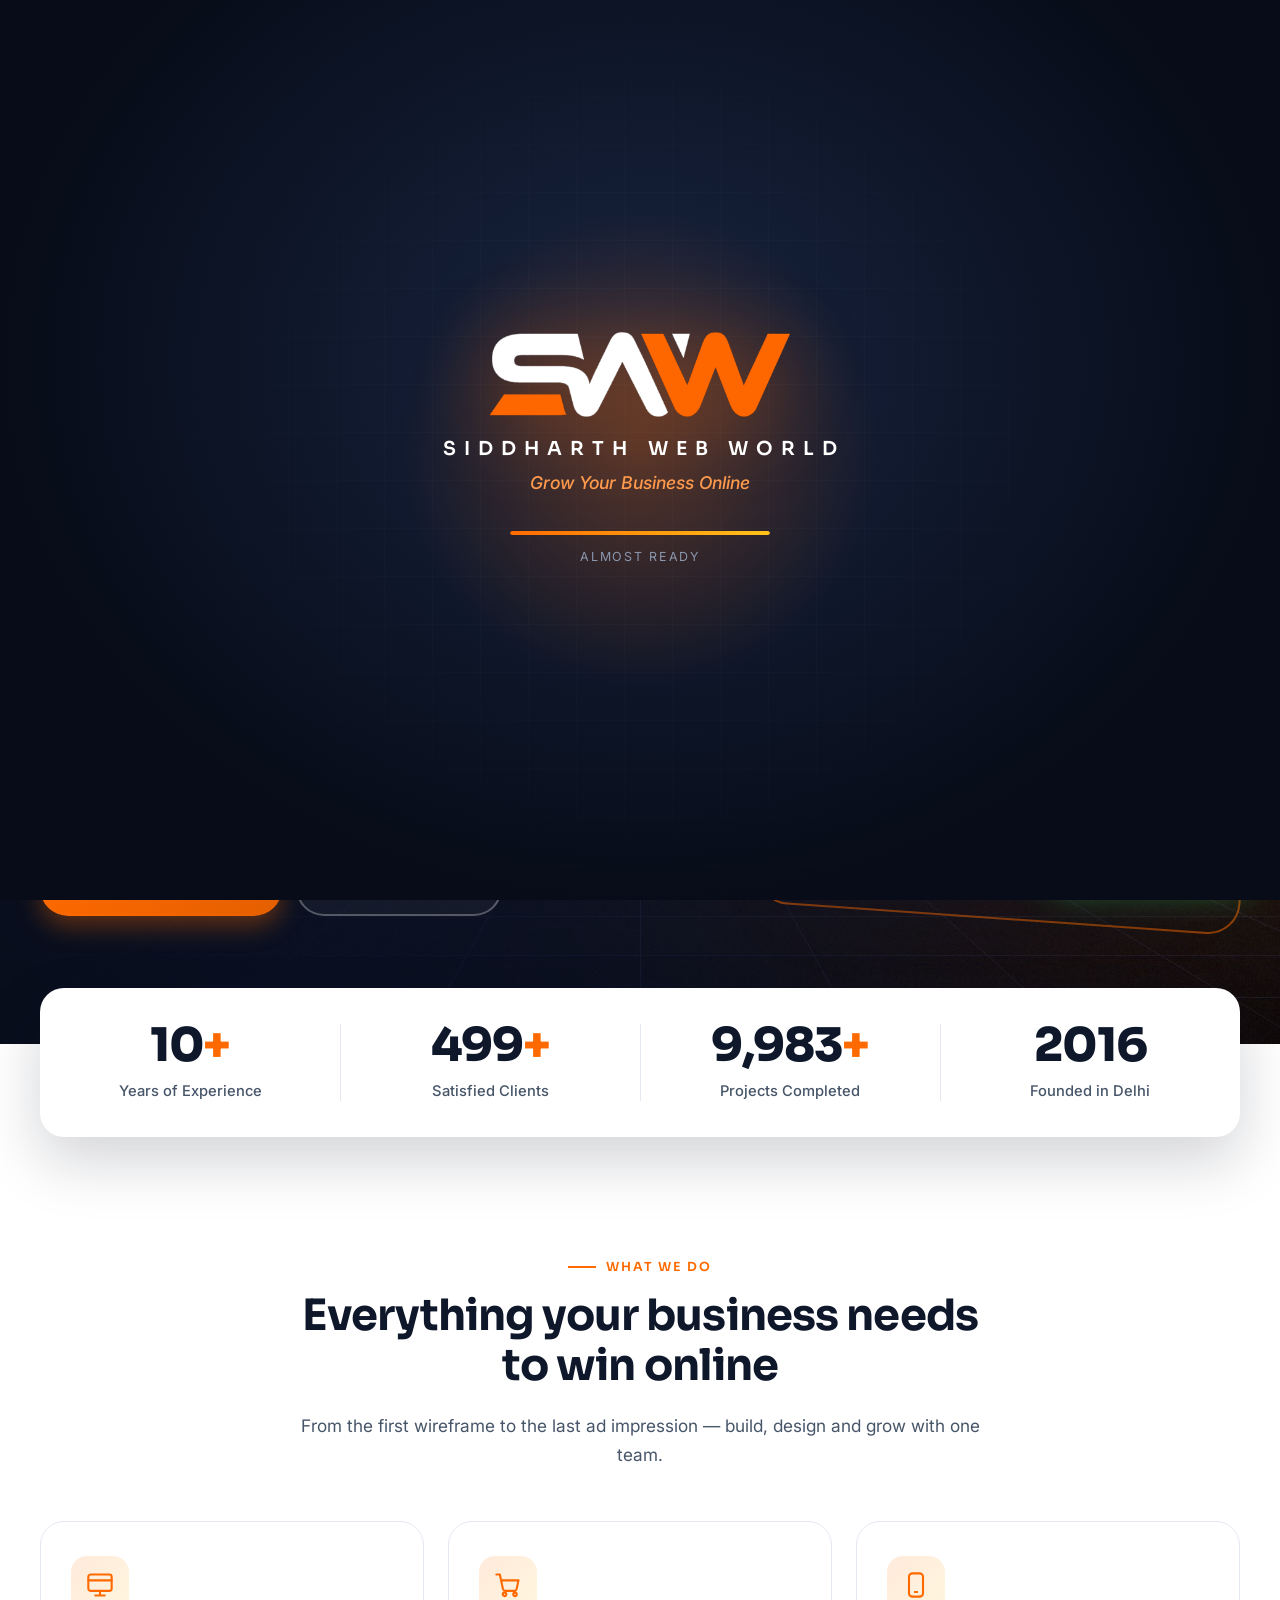
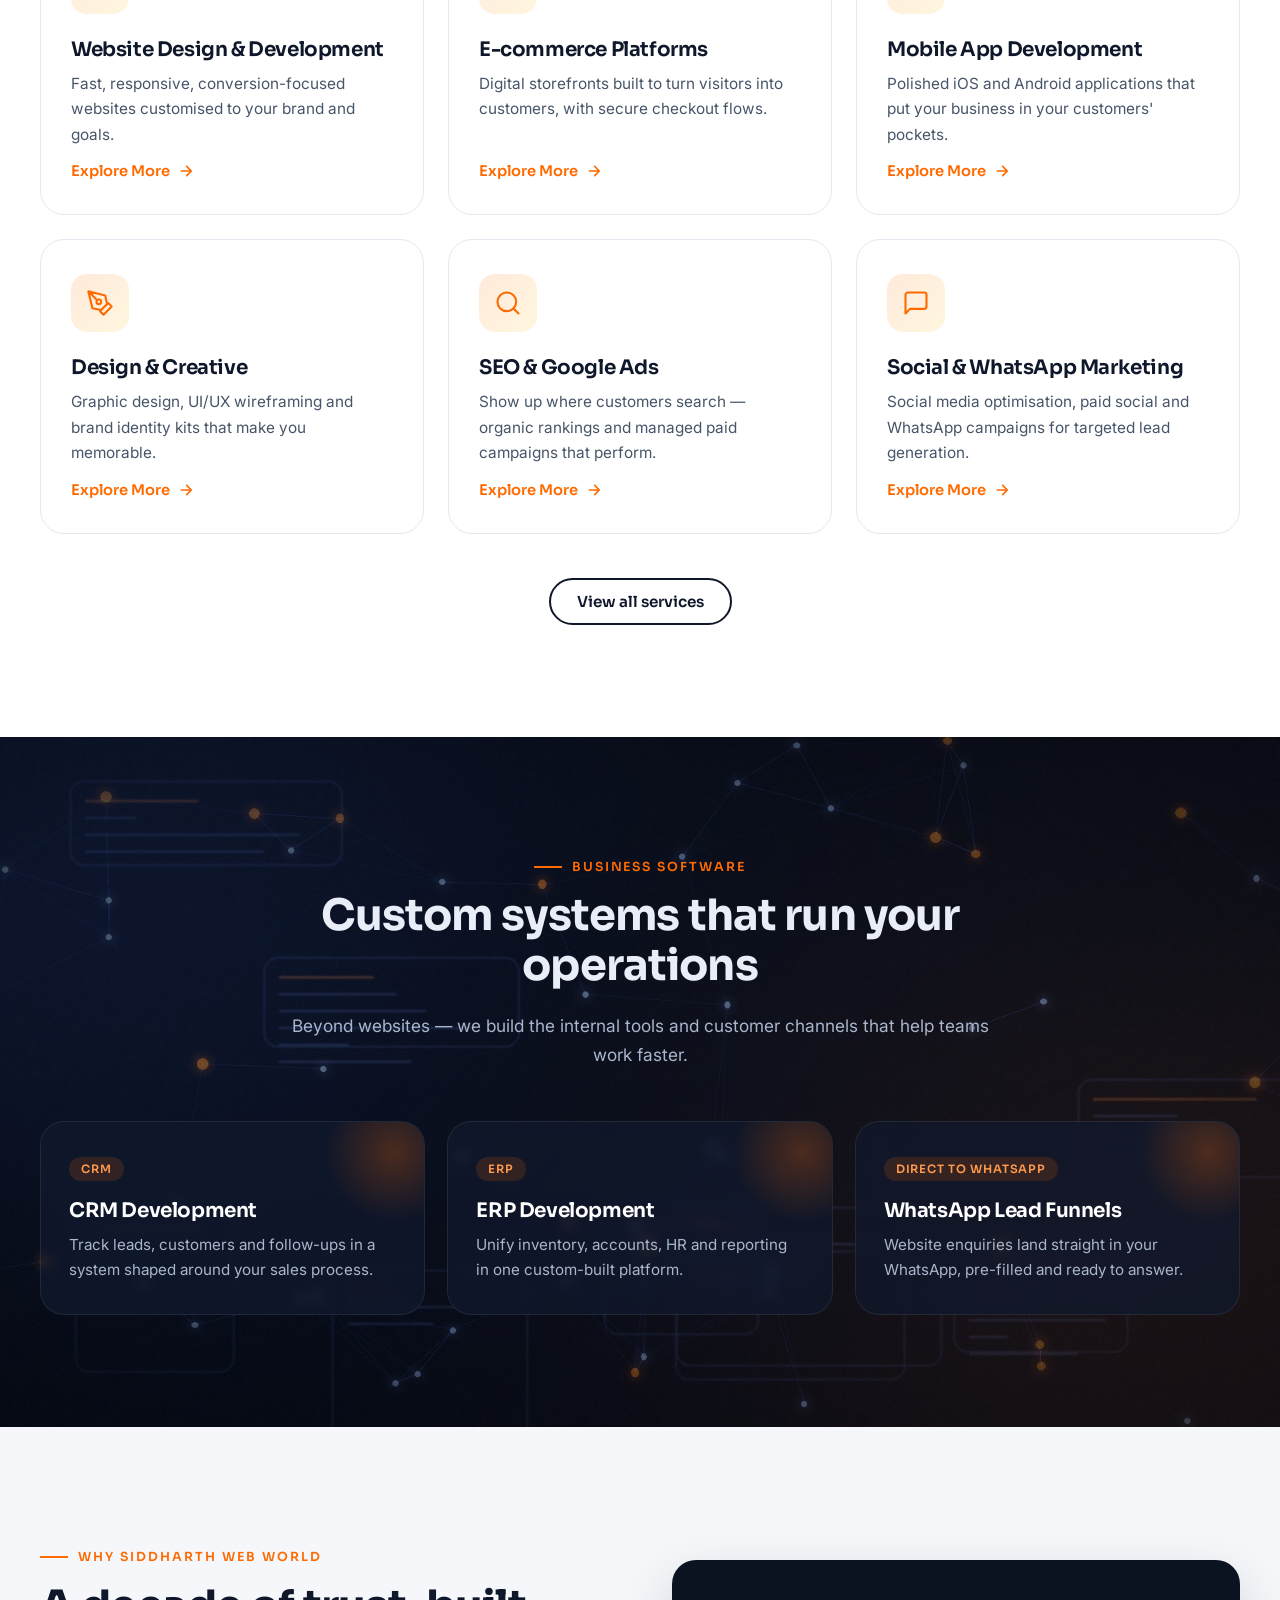
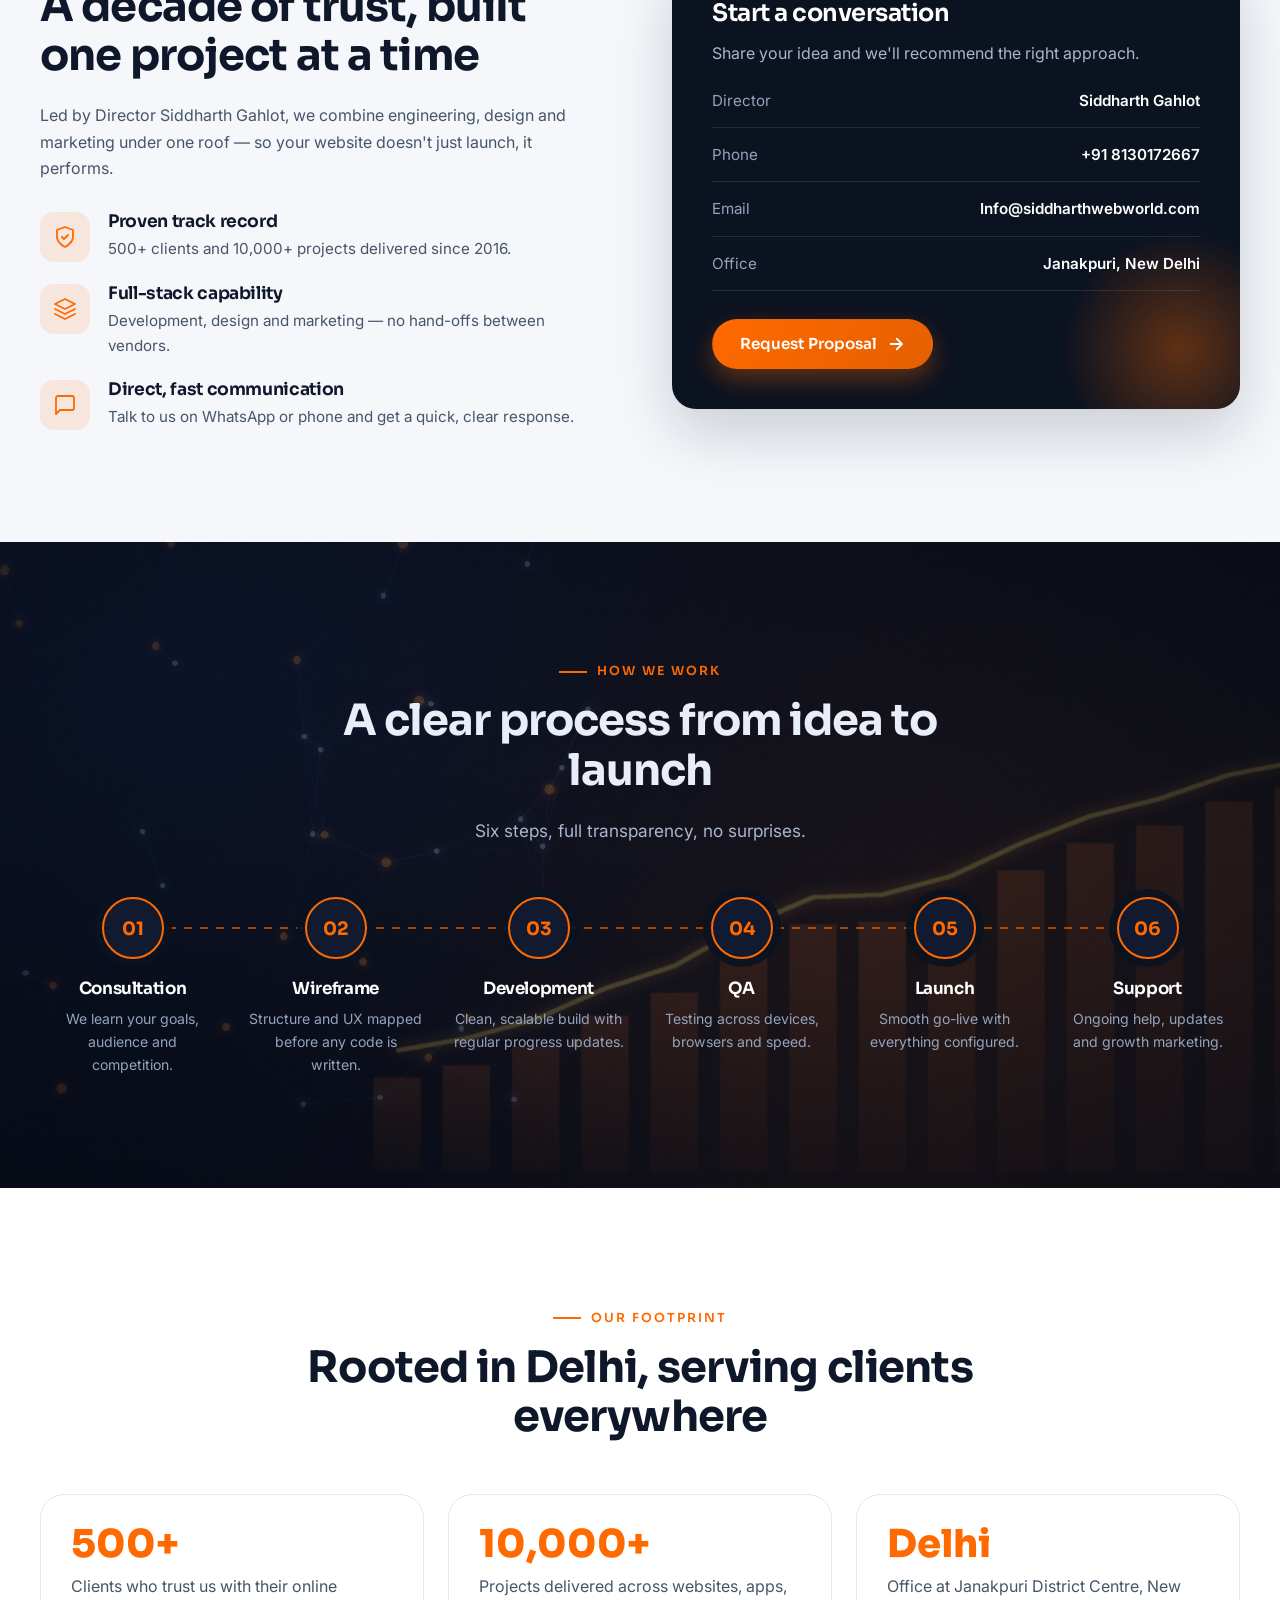
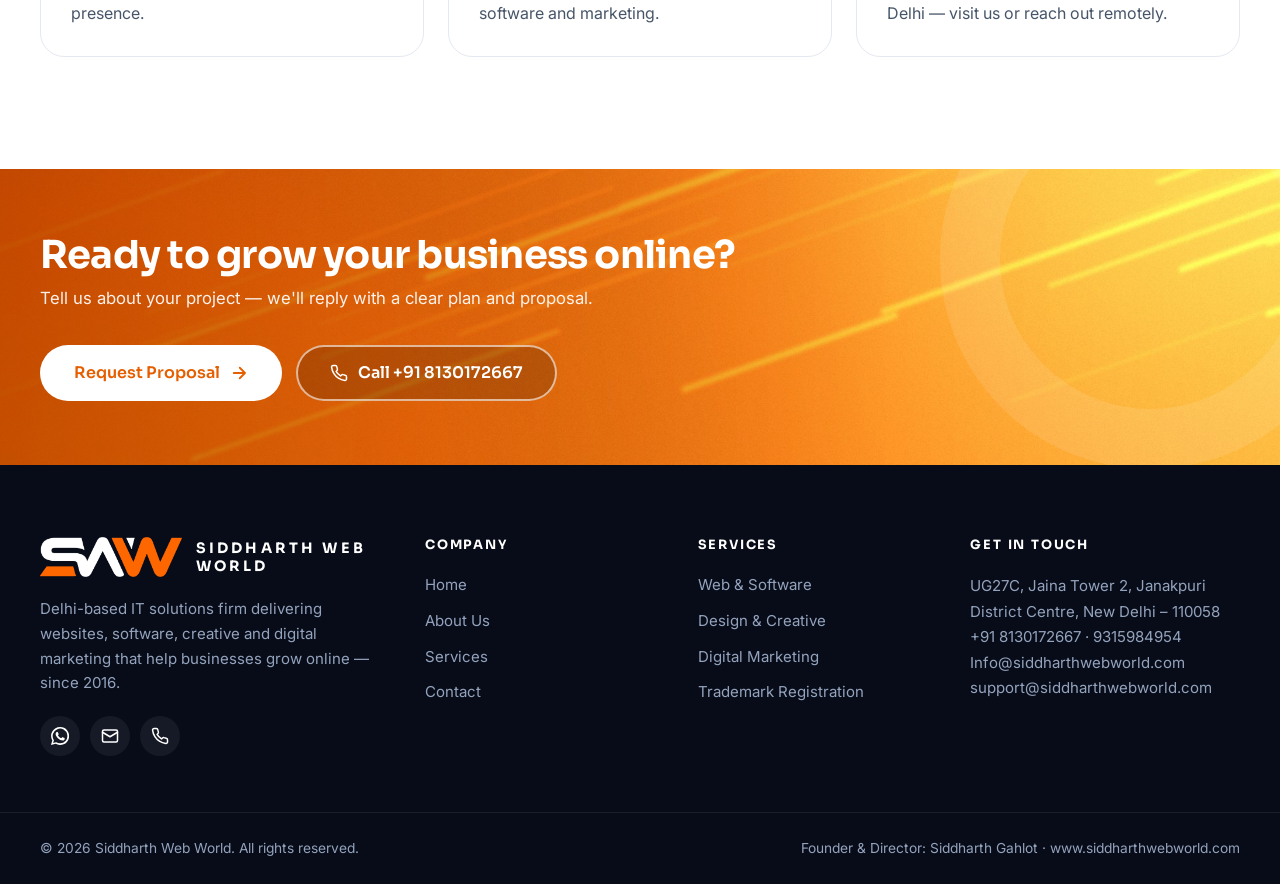
==== commit 3b2fd3af: "Add files via upload" ====
--- a/index.html
+++ b/index.html
@@ -76,9 +76,9 @@
     <ul class="nav" id="primary-nav">
       <li><a href="index.html" class="is-active" aria-current="page">Home</a></li><li><a href="about.html">About</a></li><li class="has-mega"><button type="button" aria-expanded="false" aria-haspopup="true">Services <svg class="chev" aria-hidden="true"><use href="#i-chev"/></svg></button>
           <div class="mega" role="menu">
-            <div><h4>Core Engineering</h4><a href="services.html#engineering">Website Design &amp; Development</a><a href="services.html#engineering">E-commerce Platforms</a><a href="services.html#engineering">Mobile Apps (iOS &amp; Android)</a><a href="services.html#engineering">CRM &amp; ERP Development</a></div>
-            <div><h4>Design &amp; Creative</h4><a href="services.html#design">Graphic Designing</a><a href="services.html#design">UI/UX Wireframing</a><a href="services.html#design">Brand Identity Kits</a><a href="services.html#design">Digital Assets</a></div>
-            <div><h4>Marketing &amp; Growth</h4><a href="services.html#marketing">SEO &amp; Google Ads</a><a href="services.html#marketing">Social Media (SMO &amp; Paid)</a><a href="services.html#marketing">WhatsApp Marketing</a><a href="services.html#marketing">Lead Generation</a></div>
+            <div><h4>Core Engineering</h4><a href="services.html#web">Website Design &amp; Development</a><a href="services.html#ecommerce">E-commerce Platforms</a><a href="services.html#mobile">Mobile Apps (iOS &amp; Android)</a><a href="services.html#crm">CRM &amp; ERP Development</a></div>
+            <div><h4>Design &amp; Creative</h4><a href="services.html#graphic">Graphic Designing</a><a href="services.html#uiux">UI/UX Wireframing</a><a href="services.html#brand">Brand Identity Kits</a><a href="services.html#assets">Digital Assets</a></div>
+            <div><h4>Marketing &amp; Growth</h4><a href="services.html#seo">SEO &amp; Google Ads</a><a href="services.html#smo">Social Media (SMO &amp; Paid)</a><a href="services.html#whatsapp">WhatsApp Marketing</a><a href="services.html#leads">Lead Generation</a></div>
           </div></li><li><a href="contact.html">Contact</a></li>
       <li class="nav-cta"><a href="contact.html">Request Proposal</a></li>
     </ul>
@@ -123,17 +123,17 @@
 <section class="section"><div class="container">
   <div class="section-head center reveal"><span class="eyebrow">What we do</span><h2>Everything your business needs to win online</h2><p>From the first wireframe to the last ad impression — build, design and grow with one team.</p></div>
   <div class="cards">
-    <article class="card reveal"><div class="ico"><svg class="" aria-hidden="true"><use href="#i-web"/></svg></div><h3>Website Design &amp; Development</h3><p>Fast, responsive, conversion-focused websites customised to your brand and goals.</p><a class="link-arrow" href="services.html#engineering">Explore More <svg class="" aria-hidden="true"><use href="#i-arrow"/></svg></a></article>
-    <article class="card reveal" style="--d:.08s"><div class="ico"><svg class="" aria-hidden="true"><use href="#i-cart"/></svg></div><h3>E-commerce Platforms</h3><p>Digital storefronts built to turn visitors into customers, with secure checkout flows.</p><a class="link-arrow" href="services.html#engineering">Explore More <svg class="" aria-hidden="true"><use href="#i-arrow"/></svg></a></article>
-    <article class="card reveal" style="--d:.16s"><div class="ico"><svg class="" aria-hidden="true"><use href="#i-mobile"/></svg></div><h3>Mobile App Development</h3><p>Polished iOS and Android applications that put your business in your customers' pockets.</p><a class="link-arrow" href="services.html#engineering">Explore More <svg class="" aria-hidden="true"><use href="#i-arrow"/></svg></a></article>
-    <article class="card reveal"><div class="ico"><svg class="" aria-hidden="true"><use href="#i-pen"/></svg></div><h3>Design &amp; Creative</h3><p>Graphic design, UI/UX wireframing and brand identity kits that make you memorable.</p><a class="link-arrow" href="services.html#design">Explore More <svg class="" aria-hidden="true"><use href="#i-arrow"/></svg></a></article>
-    <article class="card reveal" style="--d:.08s"><div class="ico"><svg class="" aria-hidden="true"><use href="#i-search"/></svg></div><h3>SEO &amp; Google Ads</h3><p>Show up where customers search — organic rankings and managed paid campaigns that perform.</p><a class="link-arrow" href="services.html#marketing">Explore More <svg class="" aria-hidden="true"><use href="#i-arrow"/></svg></a></article>
-    <article class="card reveal" style="--d:.16s"><div class="ico"><svg class="" aria-hidden="true"><use href="#i-chat"/></svg></div><h3>Social &amp; WhatsApp Marketing</h3><p>Social media optimisation, paid social and WhatsApp campaigns for targeted lead generation.</p><a class="link-arrow" href="services.html#marketing">Explore More <svg class="" aria-hidden="true"><use href="#i-arrow"/></svg></a></article>
+    <article class="card reveal"><div class="ico"><svg class="" aria-hidden="true"><use href="#i-web"/></svg></div><h3>Website Design &amp; Development</h3><p>Fast, responsive, conversion-focused websites customised to your brand and goals.</p><a class="link-arrow" href="services.html#web">Explore More <svg class="" aria-hidden="true"><use href="#i-arrow"/></svg></a></article>
+    <article class="card reveal" style="--d:.08s"><div class="ico"><svg class="" aria-hidden="true"><use href="#i-cart"/></svg></div><h3>E-commerce Platforms</h3><p>Digital storefronts built to turn visitors into customers, with secure checkout flows.</p><a class="link-arrow" href="services.html#ecommerce">Explore More <svg class="" aria-hidden="true"><use href="#i-arrow"/></svg></a></article>
+    <article class="card reveal" style="--d:.16s"><div class="ico"><svg class="" aria-hidden="true"><use href="#i-mobile"/></svg></div><h3>Mobile App Development</h3><p>Polished iOS and Android applications that put your business in your customers' pockets.</p><a class="link-arrow" href="services.html#mobile">Explore More <svg class="" aria-hidden="true"><use href="#i-arrow"/></svg></a></article>
+    <article class="card reveal"><div class="ico"><svg class="" aria-hidden="true"><use href="#i-pen"/></svg></div><h3>Design &amp; Creative</h3><p>Graphic design, UI/UX wireframing and brand identity kits that make you memorable.</p><a class="link-arrow" href="services.html#graphic">Explore More <svg class="" aria-hidden="true"><use href="#i-arrow"/></svg></a></article>
+    <article class="card reveal" style="--d:.08s"><div class="ico"><svg class="" aria-hidden="true"><use href="#i-search"/></svg></div><h3>SEO &amp; Google Ads</h3><p>Show up where customers search — organic rankings and managed paid campaigns that perform.</p><a class="link-arrow" href="services.html#seo">Explore More <svg class="" aria-hidden="true"><use href="#i-arrow"/></svg></a></article>
+    <article class="card reveal" style="--d:.16s"><div class="ico"><svg class="" aria-hidden="true"><use href="#i-chat"/></svg></div><h3>Social &amp; WhatsApp Marketing</h3><p>Social media optimisation, paid social and WhatsApp campaigns for targeted lead generation.</p><a class="link-arrow" href="services.html#whatsapp">Explore More <svg class="" aria-hidden="true"><use href="#i-arrow"/></svg></a></article>
   </div>
   <div class="center reveal" style="margin-top:44px"><a class="btn btn--outline" href="services.html">View all services</a></div>
 </div></section>
 
-<section class="section section--dark"><div class="container">
+<section class="section section--dark bg-tech"><div class="container">
   <div class="section-head center reveal"><span class="eyebrow">Business software</span><h2>Custom systems that run your operations</h2><p>Beyond websites — we build the internal tools and customer channels that help teams work faster.</p></div>
   <div class="showcase">
     <div class="tile reveal"><span class="tag">CRM</span><h3>CRM Development</h3><p>Track leads, customers and follow-ups in a system shaped around your sales process.</p></div>
@@ -166,7 +166,7 @@
   </div>
 </div></section>
 
-<section class="section section--dark"><div class="container">
+<section class="section section--dark bg-growth"><div class="container">
   <div class="section-head center reveal"><span class="eyebrow">How we work</span><h2>A clear process from idea to launch</h2><p>Six steps, full transparency, no surprises.</p></div>
   <div class="process">
     <div class="step reveal"><div class="step__num">01</div><h3>Consultation</h3><p>We learn your goals, audience and competition.</p></div>
@@ -204,7 +204,7 @@
       </div>
     </div>
     <div><h4>Company</h4><ul><li><a href="index.html">Home</a></li><li><a href="about.html">About Us</a></li><li><a href="services.html">Services</a></li><li><a href="contact.html">Contact</a></li></ul></div>
-    <div><h4>Services</h4><ul><li><a href="services.html#engineering">Web &amp; Software</a></li><li><a href="services.html#design">Design &amp; Creative</a></li><li><a href="services.html#marketing">Digital Marketing</a></li><li><a href="services.html#more">Trademark Registration</a></li></ul></div>
+    <div><h4>Services</h4><ul><li><a href="services.html#engineering">Web &amp; Software</a></li><li><a href="services.html#design">Design &amp; Creative</a></li><li><a href="services.html#marketing">Digital Marketing</a></li><li><a href="services.html#trademark">Trademark Registration</a></li></ul></div>
     <div><h4>Get in touch</h4>
       <address>UG27C, Jaina Tower 2, Janakpuri District Centre, New Delhi – 110058<br><a href="tel:+918130172667">+91 8130172667</a> · <a href="tel:+919315984954">9315984954</a><br><a href="mailto:Info@siddharthwebworld.com">Info@siddharthwebworld.com</a><br><a href="mailto:support@siddharthwebworld.com">support@siddharthwebworld.com</a></address>
     </div>
@@ -215,5 +215,6 @@
 <button class="to-top" type="button" aria-label="Back to top"><svg class="" aria-hidden="true"><use href="#i-up"/></svg></button>
 <script src="js/splash.js"></script>
 <script src="js/main.js"></script>
+
 </body>
 </html>
--- a/css/style.css
+++ b/css/style.css
@@ -442,3 +442,53 @@
   *, *::before, *::after { animation-duration: .01ms !important; animation-delay: 0s !important; transition-duration: .01ms !important; scroll-behavior: auto !important; }
   .js .reveal { opacity: 1; transform: none; }
 }
+
+/* ---------- Background imagery (generated artwork) ---------- */
+.hero { background: var(--navy-900) url("../assets/img/bg-hero.jpg") center / cover no-repeat; }
+.hero::before { background: linear-gradient(90deg, rgba(8,13,26,.92) 0%, rgba(8,13,26,.7) 45%, rgba(8,13,26,.15) 100%); }
+.hero::after { opacity: .25; }
+.page-hero { background: var(--navy-900) url("../assets/img/bg-page.jpg") center / cover no-repeat; }
+.page-hero::before { background: linear-gradient(90deg, rgba(8,13,26,.88) 0%, rgba(8,13,26,.45) 60%, rgba(8,13,26,.1) 100%); }
+.bg-tech { background: linear-gradient(rgba(8,13,26,.55), rgba(8,13,26,.55)), url("../assets/img/bg-tech.jpg") center / cover no-repeat; }
+.bg-growth { background: linear-gradient(rgba(8,13,26,.5), rgba(8,13,26,.5)), url("../assets/img/bg-growth.jpg") center / cover no-repeat; }
+.bg-growth .step__num, .bg-tech .step__num { box-shadow: 0 0 0 8px rgba(11,18,32,.9); }
+.cta-band { background: #e55f00 url("../assets/img/bg-cta.jpg") center / cover no-repeat; }
+.bg-tech .tile { background: rgba(17,26,46,.72); backdrop-filter: blur(6px); }
+@media (max-width: 760px) { .hero::before { background: linear-gradient(180deg, rgba(8,13,26,.8), rgba(8,13,26,.88)); } }
+.bg-growth { background: linear-gradient(rgba(8,13,26,.72), rgba(8,13,26,.78)), url("../assets/img/bg-growth.jpg") center / cover no-repeat; }
+.cta-band { background: linear-gradient(90deg, rgba(150,50,0,.55), rgba(150,50,0,0) 70%), #e55f00 url("../assets/img/bg-cta.jpg") center / cover no-repeat; }
+.cta-band .btn--ghost { background: rgba(0,0,0,.18); border-color: rgba(255,255,255,.6); }
+
+/* ---------- Clickable service cards + details modal ---------- */
+button.mini { text-align: left; font: inherit; color: inherit; cursor: pointer; width: 100%; position: relative; display: block; }
+button.mini .more { display: inline-flex; align-items: center; gap: 6px; margin-top: 12px; font: 600 .82rem var(--font-head); color: var(--orange); }
+button.mini .more svg { width: 14px; height: 14px; transition: transform .2s; }
+button.mini:hover .more svg { transform: translateX(4px); }
+button.mini[aria-expanded="true"] { border-color: var(--orange); box-shadow: var(--shadow); }
+.svc-modal { position: fixed; inset: 0; z-index: 2000; display: flex; align-items: center; justify-content: center; padding: 20px; opacity: 0; transition: opacity .25s; }
+.svc-modal[hidden] { display: none; }
+.svc-modal.is-open { opacity: 1; }
+.svc-modal__backdrop { position: absolute; inset: 0; background: rgba(5,9,18,.72); backdrop-filter: blur(5px); }
+.svc-modal__panel { position: relative; width: min(100%, 720px); max-height: calc(100vh - 40px); background: #fff; border-radius: var(--radius-lg); box-shadow: var(--shadow-lg); display: flex; flex-direction: column; overflow: hidden; transform: translateY(24px) scale(.97); transition: transform .3s cubic-bezier(.2,.8,.2,1); }
+.svc-modal.is-open .svc-modal__panel { transform: none; }
+.svc-modal__head { background: var(--navy-900) url("../assets/img/bg-page.jpg") center / cover; color: #fff; padding: 32px 36px 28px; display: flex; gap: 20px; align-items: center; }
+.svc-modal__icon { width: 64px; height: 64px; border-radius: 18px; background: linear-gradient(135deg, var(--orange), var(--orange-600)); display: grid; place-items: center; flex: none; box-shadow: 0 10px 24px rgba(255,106,0,.4); }
+.svc-modal__icon svg { width: 32px; height: 32px; color: #fff; }
+.svc-modal__head small { color: var(--orange-300); font: 600 .74rem var(--font-head); letter-spacing: .14em; text-transform: uppercase; }
+.svc-modal__head h3 { margin: 4px 0 0; font-size: clamp(1.3rem, 3vw, 1.7rem); }
+.svc-modal__close { position: absolute; top: 14px; right: 14px; width: 40px; height: 40px; border-radius: 50%; border: 0; background: rgba(255,255,255,.14); color: #fff; font-size: 1.5rem; line-height: 1; cursor: pointer; transition: background .2s; }
+.svc-modal__close:hover { background: var(--orange); }
+.svc-modal__body { padding: 30px 36px; overflow-y: auto; }
+.svc-modal__body .tag { font: 600 1.08rem/1.4 var(--font-head); margin-bottom: 10px; }
+.svc-modal__body p { color: var(--ink-soft); }
+.svc-modal__body h4 { font: 700 .78rem var(--font-head); letter-spacing: .12em; text-transform: uppercase; color: var(--orange); margin: 24px 0 12px; }
+.svc-modal__body ul { display: grid; gap: 10px; }
+.svc-modal__body ul li { position: relative; padding-left: 28px; color: var(--ink); }
+.svc-modal__body ul li::before { content: ""; position: absolute; left: 2px; top: .35em; width: 14px; height: 8px; border-left: 2.5px solid var(--orange); border-bottom: 2.5px solid var(--orange); transform: rotate(-45deg); }
+.svc-modal__fit { background: var(--surface); border-radius: var(--radius); padding: 16px 20px; margin-top: 22px; color: var(--ink-soft); font-size: .95rem; }
+.svc-modal__fit b { color: var(--ink); font-family: var(--font-head); }
+.svc-modal__foot { padding: 20px 36px; border-top: 1px solid var(--line); display: flex; gap: 12px; flex-wrap: wrap; background: #fff; }
+.svc-modal__rel { display: flex; flex-wrap: wrap; gap: 8px; }
+.svc-modal__rel .chip { cursor: pointer; font-size: .82rem; padding: 7px 14px; transition: border-color .2s, color .2s; }
+.svc-modal__rel .chip:hover { border-color: var(--orange); color: var(--orange); }
+@media (max-width: 640px) { .svc-modal__head, .svc-modal__body, .svc-modal__foot { padding-left: 22px; padding-right: 22px; } .svc-modal__foot .btn { width: 100%; } }
